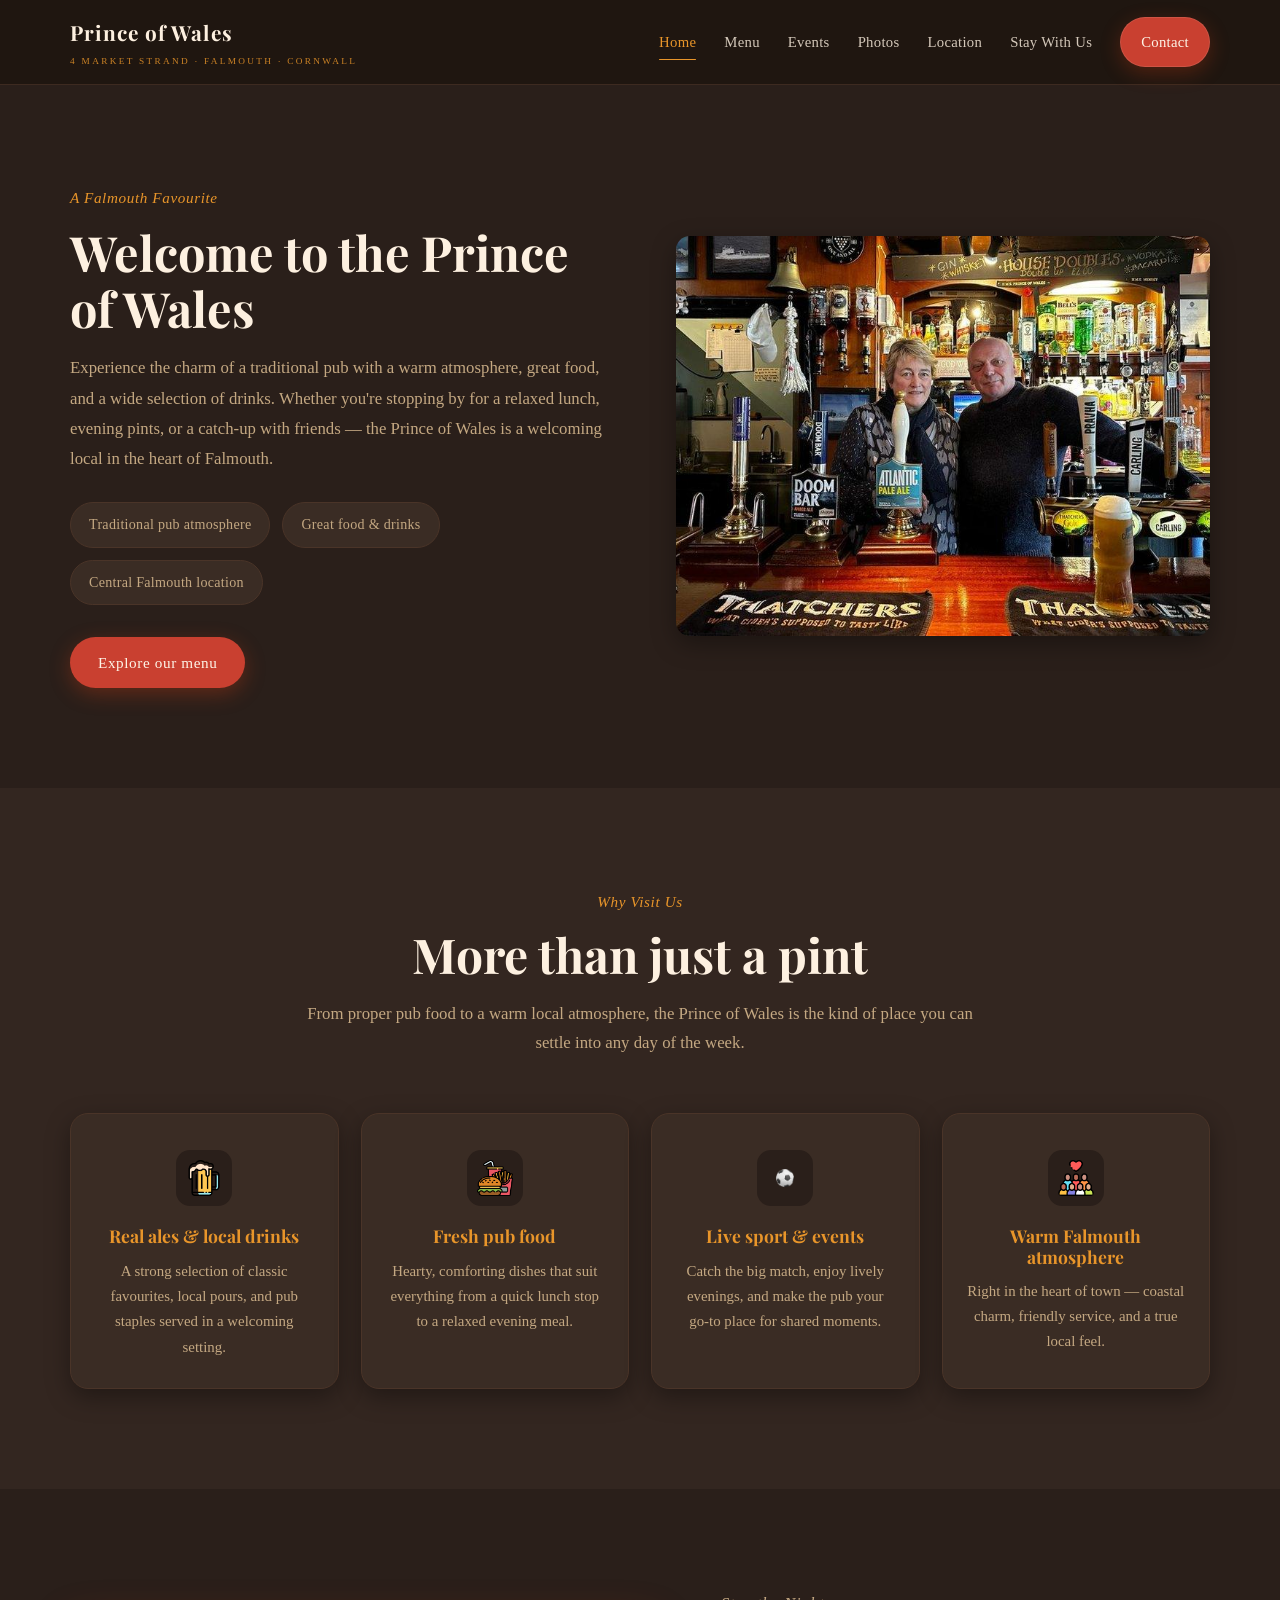
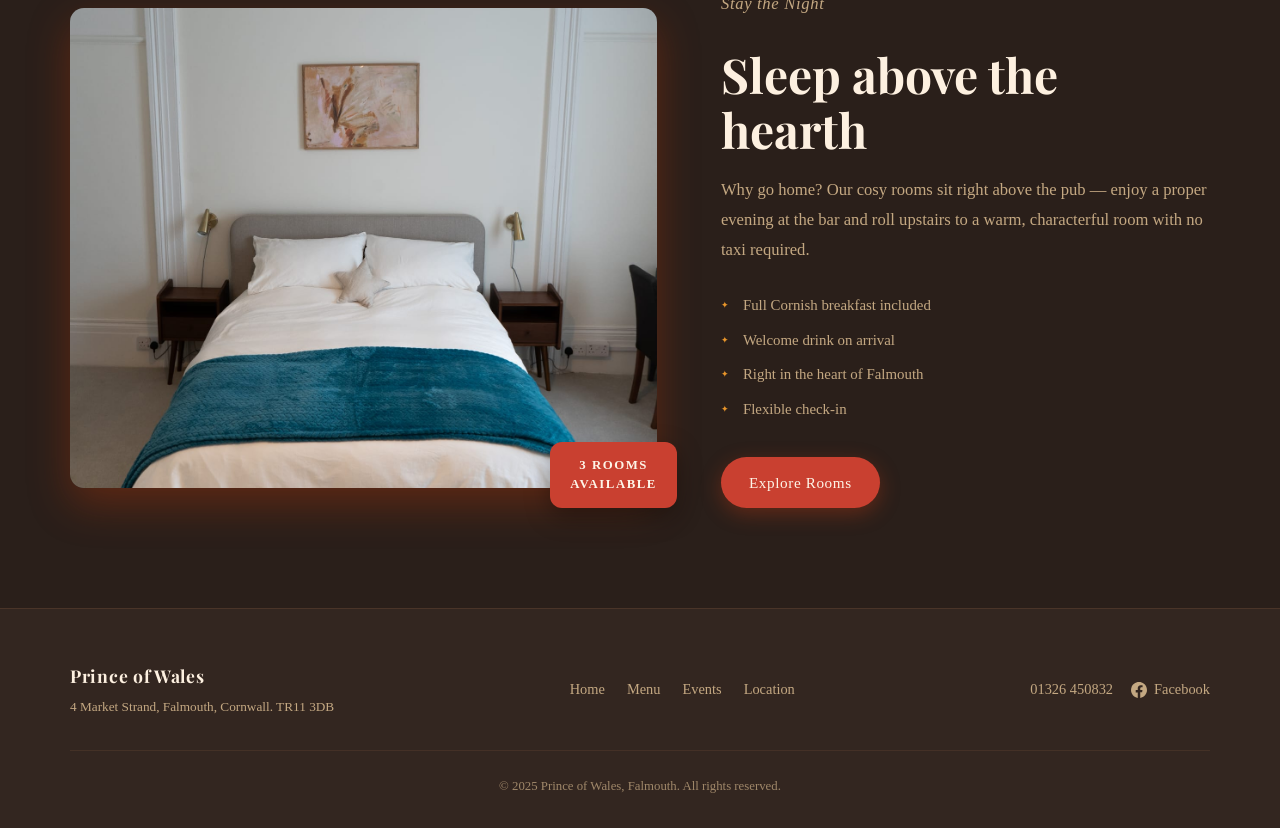
==== index.html @ 676a259d "Update title and content in index.html" ====
<!doctype html>
<html lang="en">
<head>
  <meta charset="UTF-8" />
  <meta name="viewport" content="width=device-width, initial-scale=1.0" />
  <title>Prince of Wales — A Proper Cornish Local, Falmouth</title>
  <meta name="description" content="Prince of Wales pub in Falmouth, Cornwall. Real ales, pub food, live events, and cosy rooms above the bar. Right on Market Strand." />
  <link rel="icon" type="image/x-icon" href="images/favicon.ico">
  <link rel="stylesheet" href="styles.css" />
  <link rel="preconnect" href="https://fonts.googleapis.com">
  <link rel="preconnect" href="https://fonts.gstatic.com" crossorigin>
  <link href="https://fonts.googleapis.com/css2?family=Playfair+Display:ital,wght@0,700;1,400&display=swap" rel="stylesheet">
</head>
<body>

  <div id="navbar"></div>

  <main>

    <!-- ── ABOUT ── -->
    <section id="about" class="about">
      <div class="container">
        <div class="about-layout">

          <div class="about-text">
            <p class="section-kicker">A Falmouth Favourite</p>
            <h2>Welcome to the Prince of Wales</h2>
            <p class="about-description">
              Experience the charm of a traditional pub with a warm atmosphere,
              great food, and a wide selection of drinks. Whether you're stopping
              by for a relaxed lunch, evening pints, or a catch-up with friends —
              the Prince of Wales is a welcoming local in the heart of Falmouth.
            </p>

            <div class="about-highlights">
              <div class="highlight-card">Traditional pub atmosphere</div>
              <div class="highlight-card">Great food &amp; drinks</div>
              <div class="highlight-card">Central Falmouth location</div>
            </div>

            <a class="button" href="menu.html">Explore our menu</a>
          </div>

          <div class="about-image">
            <img src="images/pub.jpg" alt="Interior of the Prince of Wales pub, Falmouth" />
          </div>

        </div>
      </div>
    </section>

    <!-- ── FEATURES ── -->
    <section id="features" class="features">
      <div class="container">

        <div class="features-heading">
          <p class="section-kicker">Why Visit Us</p>
          <h2>More than just a pint</h2>
          <p class="features-intro">
            From proper pub food to a warm local atmosphere, the Prince of Wales is
            the kind of place you can settle into any day of the week.
          </p>
        </div>

        <div class="features-grid">

          <article class="feature-card">
            <img src="images/ale-icon.png" alt="" class="feature-icon" aria-hidden="true" />
            <h3>Real ales &amp; local drinks</h3>
            <p>
              A strong selection of classic favourites, local pours, and pub
              staples served in a welcoming setting.
            </p>
          </article>

          <article class="feature-card">
            <img src="images/food-icon.png" alt="" class="feature-icon" aria-hidden="true" />
            <h3>Fresh pub food</h3>
            <p>
              Hearty, comforting dishes that suit everything from a quick
              lunch stop to a relaxed evening meal.
            </p>
          </article>

          <article class="feature-card">
            <img src="images/sport-icon.png" alt="" class="feature-icon" aria-hidden="true" />
            <h3>Live sport &amp; events</h3>
            <p>
              Catch the big match, enjoy lively evenings, and make the pub your
              go-to place for shared moments.
            </p>
          </article>

          <article class="feature-card">
            <img src="images/community-icon.png" alt="" class="feature-icon" aria-hidden="true" />
            <h3>Warm Falmouth atmosphere</h3>
            <p>
              Right in the heart of town — coastal charm, friendly service,
              and a true local feel.
            </p>
          </article>

        </div>
      </div>
    </section>

    <!-- ── STAY TEASER ── -->
    <section class="stay-teaser">
      <div class="container">
        <div class="stay-teaser-layout">

          <div class="stay-teaser-image">
            <img src="images/stay-room.jpg" alt="A cosy room above the Prince of Wales pub" />
            <div class="stay-teaser-badge">3 Rooms<br>Available</div>
          </div>

          <div class="stay-teaser-text">
            <p class="section-kicker">Stay the Night</p>
            <h2>Sleep above the hearth</h2>
            <p>
              Why go home? Our cosy rooms sit right above the pub — enjoy a proper
              evening at the bar and roll upstairs to a warm, characterful room with
              no taxi required.
            </p>
            <div class="stay-teaser-perks">
              <span>Full Cornish breakfast included</span>
              <span>Welcome drink on arrival</span>
              <span>Right in the heart of Falmouth</span>
              <span>Flexible check-in</span>
            </div>
            <a href="booking.html" class="button">Explore Rooms</a>
          </div>

        </div>
      </div>
    </section>

  </main>

  <script src="script.js"></script>
  <div id="footer"></div>

</body>
</html>
---- styles.css ----
/* ══════════════════════════════════════
   DESIGN TOKENS
══════════════════════════════════════ */
:root {
  --primary:      #c94030;
  --secondary:    #a83820;
  --accent:       #e8952a;
  --accent-dark:  #c07018;
  --accent-soft:  #4a2e1a;
  --bg:           #2a1f1a;
  --bg-soft:      #332620;
  --card-bg:      #3a2c24;
  --white:        #fef5e8;
  --text:         #fdf0e0;
  --text-dark:    #1e1410;
  --muted:        #c4a882;
  --muted-dark:   #7a6050;
  --border:       #4a3428;
  --border-light: #c8a882;
  --shadow:       0 8px 24px rgba(0,0,0,0.35);
  --shadow-hover: 0 16px 40px rgba(180,55,10,0.38);
  --radius:       14px;
  --transition:   all 0.28s cubic-bezier(0.4,0,0.2,1);
}

/* ══════════════════════════════════════
   RESET & BASE
══════════════════════════════════════ */
*, *::before, *::after { box-sizing: border-box; margin: 0; padding: 0; }

html { scroll-behavior: smooth; }

body {
  font-family: 'Playfair Display', Georgia, serif;
  background: var(--bg);
  color: var(--text);
  line-height: 1.65;
  padding-top: 84px;
  -webkit-font-smoothing: antialiased;
}

img { display: block; max-width: 100%; }

/* Body copy uses a readable serif stack; headings use Playfair Display */
p, li, address, .room-desc, .about-description, .features-intro,
.feed-subtitle, .stay-intro-text p, .stay-teaser-text p,
.contact-card p, .contact-hours-note, .location-block p,
.sidebar-list p, .sidebar-card--cta p, .menu-coming-soon-content p,
.preview-card p, .menu-updates-content p, .include-item p,
.stay-cta-box p, .transport-item p, .fb-fallback p {
  font-family: Georgia, 'Times New Roman', serif;
  font-size: 1rem;
  line-height: 1.75;
}

h1, h2, h3, h4 {
  font-family: 'Playfair Display', Georgia, serif;
  line-height: 1.15;
  color: var(--text);
}

a { color: inherit; text-decoration: none; transition: color 0.25s ease; }

/* ══════════════════════════════════════
   CONTAINER
══════════════════════════════════════ */
.container {
  width: min(1140px, calc(100% - 40px));
  margin: 0 auto;
}

/* ══════════════════════════════════════
   SECTION KICKER
══════════════════════════════════════ */
.section-kicker,
.section-kicker-menu {
  display: inline-block;
  color: var(--accent);
  font-family: Georgia, serif;
  font-style: italic;
  font-size: 0.95rem;
  font-weight: 400;
  letter-spacing: 0.04em;
  margin-bottom: 12px;
}

/* ══════════════════════════════════════
   BUTTON
══════════════════════════════════════ */
.button {
  display: inline-block;
  background: var(--primary);
  color: var(--white);
  padding: 13px 28px;
  border-radius: 999px;
  font-family: Georgia, serif;
  font-size: 0.95rem;
  font-weight: 400;
  letter-spacing: 0.04em;
  box-shadow: 0 6px 20px rgba(200,60,20,0.35);
  transition: background 0.28s ease, transform 0.28s ease, box-shadow 0.28s ease;
}

.button:hover {
  background: var(--secondary);
  color: var(--white);
  transform: translateY(-2px);
  box-shadow: var(--shadow-hover);
}

/* ══════════════════════════════════════
   NAVBAR
══════════════════════════════════════ */
.site-header {
  position: fixed;
  top: 0; left: 0; right: 0;
  z-index: 1000;
  background: rgba(32, 22, 16, 0.96);
  backdrop-filter: blur(16px);
  -webkit-backdrop-filter: blur(16px);
  border-bottom: 1px solid rgba(74,52,40,0.7);
  transition: var(--transition);
}

.site-header.scrolled {
  box-shadow: 0 4px 24px rgba(0,0,0,0.5);
  background: rgba(28, 19, 14, 0.99);
}

.nav {
  min-height: 84px;
  display: flex;
  align-items: center;
  justify-content: space-between;
  gap: 24px;
  position: relative;
}

.brand {
  display: flex;
  flex-direction: column;
  align-items: flex-start;
  text-decoration: none;
  flex-shrink: 0;
}

.brand-mark {
  font-family: 'Playfair Display', serif;
  font-size: 1.3rem;
  font-weight: 700;
  letter-spacing: 0.05em;
  color: var(--text);
  transition: color 0.25s;
}

.brand:hover .brand-mark { color: var(--accent); }

.brand-subtitle {
  margin-top: 5px;
  font-size: 0.58rem;
  font-family: Georgia, serif;
  letter-spacing: 0.25em;
  text-transform: uppercase;
  color: var(--accent);
  opacity: 0.85;
}

.nav-links {
  display: flex;
  align-items: center;
  gap: 28px;
}

.nav-links a {
  position: relative;
  font-family: Georgia, serif;
  font-size: 0.92rem;
  color: rgba(253,240,224,0.82);
  text-decoration: none;
  transition: color 0.25s ease;
  letter-spacing: 0.02em;
}

.nav-links a:not(.nav-cta)::after {
  content: "";
  position: absolute;
  left: 0; bottom: -6px;
  width: 0; height: 1.5px;
  border-radius: 999px;
  background: var(--accent);
  transition: width 0.28s ease;
}

.nav-links a:not(.nav-cta):hover { color: var(--accent); }
.nav-links a:not(.nav-cta):hover::after { width: 100%; }

/* Active state — set via JS or page matching */
.nav-links a.active { color: var(--accent); }
.nav-links a.active::after { width: 100%; }

.nav-cta {
  display: inline-flex;
  align-items: center;
  justify-content: center;
  padding: 0.75rem 1.25rem;
  border-radius: 999px;
  background: var(--primary);
  color: var(--white) !important;
  font-family: Georgia, serif;
  font-size: 0.9rem;
  letter-spacing: 0.04em;
  box-shadow: 0 6px 20px rgba(200,60,20,0.3);
  border: 1px solid rgba(255,255,255,0.1);
  transition: background 0.28s, transform 0.28s, box-shadow 0.28s;
}

.nav-cta:hover {
  background: var(--secondary);
  transform: translateY(-1px);
  box-shadow: var(--shadow-hover);
}

.menu-toggle {
  display: none;
  width: 44px; height: 44px;
  border: 1px solid rgba(74,52,40,0.8);
  border-radius: 10px;
  background: rgba(255,255,255,0.06);
  cursor: pointer;
  flex-direction: column;
  align-items: center;
  justify-content: center;
  gap: 5px;
  transition: var(--transition);
}

.menu-toggle:hover {
  background: var(--card-bg);
  border-color: var(--accent);
}

.menu-toggle span {
  display: block;
  width: 20px; height: 1.5px;
  background: var(--text);
  border-radius: 999px;
  transition: var(--transition);
}

@media (max-width: 980px) {
  body { padding-top: 76px; }

  .nav { min-height: 76px; }

  .menu-toggle { display: inline-flex; }

  .nav-links {
    position: absolute;
    top: calc(100% + 12px);
    right: 0;
    width: min(300px, 90vw);
    background: rgba(40,28,22,0.99);
    backdrop-filter: blur(20px);
    -webkit-backdrop-filter: blur(20px);
    border: 1px solid var(--border);
    border-radius: 18px;
    box-shadow: 0 20px 60px rgba(0,0,0,0.55);
    padding: 16px;
    flex-direction: column;
    align-items: stretch;
    gap: 4px;
    opacity: 0;
    visibility: hidden;
    transform: translateY(10px) scale(0.98);
    pointer-events: none;
    transition: opacity 0.25s ease, transform 0.25s ease, visibility 0.25s;
  }

  .nav-links.nav-open {
    opacity: 1;
    visibility: visible;
    transform: translateY(0) scale(1);
    pointer-events: auto;
  }

  .nav-links a {
    padding: 0.85rem 1rem;
    border-radius: 10px;
    font-size: 0.95rem;
    color: var(--text);
  }

  .nav-links a:not(.nav-cta)::after { display: none; }

  .nav-links a:not(.nav-cta):hover {
    background: var(--card-bg);
    color: var(--accent);
  }

  .nav-cta {
    margin-top: 4px;
    width: 100%;
    justify-content: center;
  }

  .brand-subtitle { display: none; }
  .brand-mark { font-size: 1.15rem; }
}

@media (max-width: 640px) {
  .site-header { background: rgba(28,19,14,0.99); }
  .nav { gap: 12px; }
}

/* ══════════════════════════════════════
   PAGE HERO
══════════════════════════════════════ */
.page-hero {
  padding: 140px 0 100px;
  background:
    linear-gradient(rgba(20,10,5,0.55), rgba(16,8,4,0.72)),
    url("images/pub-hero.jpg") center 30%/cover no-repeat;
  color: var(--white);
  text-align: center;
}

.page-hero h1 {
  font-family: 'Playfair Display', serif;
  font-size: clamp(2.6rem, 5.5vw, 4.8rem);
  font-weight: 700;
  line-height: 1.1;
  margin-bottom: 20px;
  letter-spacing: -0.01em;
}

.page-intro {
  max-width: 640px;
  margin: 0 auto;
  font-family: Georgia, serif;
  font-size: 1.1rem;
  color: rgba(253,240,224,0.85);
  line-height: 1.75;
}

@media (max-width: 900px) {
  .page-hero { padding: 120px 0 80px; }
}

@media (max-width: 640px) {
  .page-hero { padding: 100px 0 70px; }
  .page-hero h1 { font-size: 2.4rem; }
  .page-intro { font-size: 1rem; }
}

/* ══════════════════════════════════════
   ABOUT (INDEX)
══════════════════════════════════════ */
.about {
  background: var(--bg);
  padding: 100px 0;
}

.about-layout {
  display: grid;
  grid-template-columns: 1fr 1fr;
  gap: 72px;
  align-items: center;
}

.about-text h2 {
  font-size: clamp(2rem, 3.8vw, 3.2rem);
  margin-bottom: 18px;
}

.about-description {
  font-family: Georgia, serif;
  font-size: 1.05rem;
  color: var(--muted);
  max-width: 540px;
  margin-bottom: 28px;
  line-height: 1.8;
}

.about-highlights {
  display: flex;
  flex-wrap: wrap;
  gap: 12px;
  margin-bottom: 32px;
}

.highlight-card {
  background: var(--card-bg);
  border: 1px solid var(--border);
  padding: 10px 18px;
  border-radius: 999px;
  font-family: Georgia, serif;
  font-size: 0.88rem;
  color: var(--muted);
  transition: var(--transition);
  letter-spacing: 0.02em;
}

.highlight-card:hover {
  border-color: var(--accent);
  color: var(--accent);
  transform: translateY(-2px);
}

.about-image img {
  width: 100%;
  aspect-ratio: 4/3;
  object-fit: cover;
  border-radius: var(--radius);
  box-shadow: var(--shadow);
}

@media (max-width: 900px) {
  .about { padding: 80px 0; }
  .about-layout { grid-template-columns: 1fr; gap: 40px; }
}

/* ══════════════════════════════════════
   FEATURES (INDEX)
══════════════════════════════════════ */
.features {
  padding: 100px 0;
  background: var(--bg-soft);
}

.features-heading {
  text-align: center;
  max-width: 680px;
  margin: 0 auto 56px;
}

.features-heading h2 {
  font-size: clamp(2rem, 3.8vw, 3rem);
  margin-bottom: 16px;
}

.features-intro {
  color: var(--muted);
  font-size: 1.05rem;
}

.features-grid {
  display: grid;
  grid-template-columns: repeat(4, 1fr);
  gap: 22px;
}

.feature-card {
  background: var(--card-bg);
  border: 1px solid var(--border);
  border-radius: 18px;
  padding: 36px 24px 28px;
  box-shadow: var(--shadow);
  transition: transform 0.32s ease, box-shadow 0.32s ease, border-color 0.32s ease;
  display: flex;
  flex-direction: column;
  align-items: center;
  text-align: center;
}

.feature-card:hover {
  transform: translateY(-8px);
  box-shadow: var(--shadow-hover);
  border-color: var(--accent);
}

.feature-icon {
  width: 56px; height: 56px;
  object-fit: contain;
  padding: 10px;
  background: var(--bg);
  border-radius: 14px;
  display: block;
  margin: 0 auto 20px;
  transition: transform 0.3s ease;
}

.feature-card:hover .feature-icon {
  transform: translateY(-3px) scale(1.06);
}

.feature-card h3 {
  font-size: 1.1rem;
  margin-bottom: 12px;
  color: var(--accent);
}

.feature-card p {
  color: var(--muted);
  font-size: 0.93rem;
  line-height: 1.7;
  margin: 0;
}

@media (max-width: 1000px) {
  .features-grid { grid-template-columns: repeat(2, 1fr); }
}

@media (max-width: 640px) {
  .features { padding: 70px 0; }
  .features-grid { grid-template-columns: 1fr; }
}

/* ══════════════════════════════════════
   STAY TEASER (INDEX)
══════════════════════════════════════ */
.stay-teaser {
  padding: 100px 0;
  background: var(--bg);
}

.stay-teaser-layout {
  display: grid;
  grid-template-columns: 1.2fr 1fr;
  gap: 64px;
  align-items: center;
}

.stay-teaser-image { position: relative; }

.stay-teaser-image img {
  width: 100%;
  height: 480px;
  object-fit: cover;
  border-radius: var(--radius);
  box-shadow: var(--shadow-hover);
}

.stay-teaser-badge {
  position: absolute;
  bottom: -20px;
  right: -20px;
  background: var(--primary);
  color: var(--white);
  font-family: Georgia, serif;
  font-size: 0.8rem;
  font-weight: 700;
  text-transform: uppercase;
  letter-spacing: 0.12em;
  padding: 14px 20px;
  border-radius: 12px;
  box-shadow: var(--shadow);
  line-height: 1.5;
  text-align: center;
}

.stay-teaser-text h2 {
  font-size: clamp(2rem, 3.8vw, 3rem);
  margin-bottom: 18px;
}

.stay-teaser-text p {
  color: var(--muted);
  font-size: 1.04rem;
  line-height: 1.8;
  margin-bottom: 28px;
}

.stay-teaser-perks {
  display: flex;
  flex-direction: column;
  gap: 10px;
  margin-bottom: 36px;
}

.stay-teaser-perks span {
  font-family: Georgia, serif;
  font-size: 0.93rem;
  color: var(--muted);
  padding-left: 22px;
  position: relative;
}

.stay-teaser-perks span::before {
  content: "✦";
  position: absolute;
  left: 0;
  color: var(--accent);
  font-size: 0.55rem;
  top: 5px;
}

@media (max-width: 900px) {
  .stay-teaser { padding: 80px 0; }
  .stay-teaser-layout { grid-template-columns: 1fr; gap: 48px; }
  .stay-teaser-image img { height: 340px; }
  .stay-teaser-badge { bottom: -14px; right: 14px; }
}

/* ══════════════════════════════════════
   FOOTER
══════════════════════════════════════ */
.site-footer {
  background: var(--bg-soft);
  border-top: 1px solid var(--border);
  padding: 52px 0 30px;
}

.footer-inner {
  display: flex;
  flex-wrap: wrap;
  gap: 32px;
  align-items: center;
  justify-content: space-between;
  margin-bottom: 32px;
}

.footer-brand {
  display: flex;
  flex-direction: column;
  gap: 6px;
}

.footer-brand-name {
  font-family: 'Playfair Display', serif;
  font-size: 1.1rem;
  font-weight: 700;
  letter-spacing: 0.04em;
  color: var(--text);
}

.footer-brand-address {
  font-family: Georgia, serif;
  font-size: 0.83rem;
  color: var(--muted);
}

.footer-nav {
  display: flex;
  flex-wrap: wrap;
  gap: 6px 22px;
}

.footer-nav a {
  font-family: Georgia, serif;
  color: var(--muted);
  font-size: 0.9rem;
  transition: color 0.25s;
}

.footer-nav a:hover { color: var(--accent); }

.footer-contact {
  display: flex;
  align-items: center;
  gap: 18px;
}

.footer-contact a {
  font-family: Georgia, serif;
  color: var(--muted);
  font-size: 0.9rem;
  transition: color 0.25s;
  display: flex;
  align-items: center;
  gap: 7px;
}

.footer-contact a:hover { color: var(--accent); }

.footer-contact svg {
  width: 16px; height: 16px;
  fill: currentColor;
  flex-shrink: 0;
}

.footer-copy {
  border-top: 1px solid var(--border);
  padding-top: 24px;
  font-family: Georgia, serif;
  color: var(--muted);
  font-size: 0.8rem;
  text-align: center;
  opacity: 0.75;
}

@media (max-width: 760px) {
  .footer-inner {
    flex-direction: column;
    align-items: flex-start;
    gap: 22px;
  }
}

/* ══════════════════════════════════════
   MENU PAGE
══════════════════════════════════════ */
.menu-hero {
  background:
    linear-gradient(rgba(20,10,5,0.55), rgba(16,8,4,0.72)),
    url("images/gallery-bar-taps.jpg") center 40%/cover no-repeat;
}

.menu-coming-soon {
  padding: 90px 0 50px;
  background: var(--bg);
}

.menu-coming-soon-content {
  max-width: 720px;
  margin: 0 auto;
  text-align: center;
}

.menu-coming-soon-content h2 {
  font-size: clamp(1.9rem, 3.8vw, 3rem);
  margin-bottom: 20px;
}

.menu-coming-soon-content h2::after,
.menu-section-heading h2::after,
.menu-updates-content h2::after,
.stay-section-heading h2::after,
.stay-cta-box h2::after,
.contact-hours-box h2::after {
  content: "";
  display: block;
  width: 56px;
  height: 2px;
  margin: 14px auto 0;
  border-radius: 999px;
  background: linear-gradient(90deg, var(--primary), var(--accent));
}

.menu-coming-soon-content p { color: var(--muted); margin-bottom: 16px; }

.menu-preview {
  padding: 40px 0 90px;
  background: var(--bg);
}

.menu-section-heading {
  text-align: center;
  max-width: 680px;
  margin: 0 auto 48px;
}

.menu-section-heading h2 {
  font-size: clamp(2rem, 3.8vw, 3rem);
  margin-bottom: 12px;
}

.menu-preview-grid {
  display: grid;
  grid-template-columns: repeat(3, 1fr);
  gap: 24px;
}

.preview-card {
  background: var(--card-bg);
  border: 1px solid var(--border);
  border-radius: var(--radius);
  padding: 32px 26px;
  box-shadow: var(--shadow);
  transition: var(--transition);
}

.preview-card:hover {
  transform: translateY(-6px);
  box-shadow: var(--shadow-hover);
  border-color: var(--accent);
}

.preview-card h3 {
  font-size: 1.2rem;
  margin-bottom: 12px;
  color: var(--accent);
}

.preview-card p { color: var(--muted); font-size: 0.95rem; }

.menu-photo-break {
  position: relative;
  height: 380px;
  overflow: hidden;
}

.menu-photo-break img {
  width: 100%; height: 100%;
  object-fit: cover;
  object-position: center 30%;
  display: block;
}

.menu-photo-break-overlay {
  position: absolute;
  inset: 0;
  background: linear-gradient(to right, rgba(20,10,5,0.75) 0%, rgba(20,10,5,0.15) 65%, transparent 100%);
  display: flex;
  align-items: center;
  padding: 0 60px;
}

.menu-photo-break-overlay p {
  color: var(--white);
  font-family: 'Playfair Display', serif;
  font-style: italic;
  font-size: clamp(1.3rem, 3vw, 2rem);
  max-width: 460px;
  line-height: 1.55;
}

.menu-updates {
  padding: 0 0 100px;
  background: var(--bg-soft);
}

.menu-updates-content {
  max-width: 720px;
  margin: 0 auto;
  text-align: center;
  background: var(--card-bg);
  border: 1px solid var(--border);
  border-radius: calc(var(--radius) + 4px);
  padding: 52px 40px;
  box-shadow: var(--shadow);
}

.menu-updates-content h2 {
  font-size: clamp(1.8rem, 3vw, 2.6rem);
  margin-bottom: 14px;
}

.menu-updates-content p {
  color: var(--muted);
  margin-bottom: 28px;
}

@media (max-width: 900px) {
  .page-hero { padding: 110px 0 80px; }
  .menu-preview-grid { grid-template-columns: 1fr; }
  .menu-updates { padding-bottom: 80px; }
}

@media (max-width: 640px) {
  .menu-photo-break { height: 260px; }
  .menu-photo-break-overlay { padding: 0 28px; background: rgba(20,10,5,0.55); }
  .menu-updates-content { padding: 38px 24px; }
}

/* ══════════════════════════════════════
   LOCATION PAGE
══════════════════════════════════════ */
.location-hero {
  background:
    linear-gradient(rgba(20,10,5,0.55), rgba(16,8,4,0.72)),
    url("images/pub-hero.jpg") center 50%/cover no-repeat;
}

.location-section {
  padding: 90px 0 110px;
  background: var(--bg);
}

.location-layout {
  display: grid;
  grid-template-columns: 1fr 1.5fr;
  gap: 64px;
  align-items: start;
}

.location-info {
  display: flex;
  flex-direction: column;
  gap: 36px;
}

.location-block h3 {
  font-family: Georgia, serif;
  font-size: 0.78rem;
  font-weight: 400;
  font-style: normal;
  text-transform: uppercase;
  letter-spacing: 0.18em;
  color: var(--accent);
  margin-bottom: 10px;
}

.location-block p {
  color: var(--muted);
  font-size: 1rem;
  line-height: 1.75;
}

.location-block a {
  color: var(--text);
  transition: color 0.25s;
}

.location-block a:hover { color: var(--accent); }

.hours-list {
  list-style: none;
  display: flex;
  flex-direction: column;
  gap: 0;
}

.hours-list li {
  display: flex;
  justify-content: space-between;
  font-family: Georgia, serif;
  font-size: 0.97rem;
  color: var(--muted);
  border-bottom: 1px solid var(--border);
  padding: 10px 0;
}

.hours-list li span:last-child {
  color: var(--text);
  font-weight: 700;
}

.location-map {
  height: 520px;
  border-radius: var(--radius);
  overflow: hidden;
  box-shadow: var(--shadow-hover);
  border: 1px solid var(--border);
}

.location-map iframe {
  width: 100%; height: 100%;
  display: block;
}

.location-transport {
  padding: 0 0 100px;
  background: var(--bg-soft);
}

.transport-grid {
  display: grid;
  grid-template-columns: repeat(4, 1fr);
  gap: 24px;
}

.transport-item {
  background: var(--card-bg);
  border: 1px solid var(--border);
  border-radius: var(--radius);
  padding: 32px 22px;
  text-align: center;
  box-shadow: var(--shadow);
  transition: var(--transition);
}

.transport-item:hover {
  transform: translateY(-6px);
  box-shadow: var(--shadow-hover);
  border-color: var(--accent);
}

.transport-icon {
  font-size: 2rem;
  display: block;
  margin-bottom: 14px;
}

.transport-item h4 {
  font-size: 1rem;
  margin-bottom: 10px;
  color: var(--accent);
}

.transport-item p { font-size: 0.9rem; color: var(--muted); }

@media (max-width: 1000px) {
  .transport-grid { grid-template-columns: repeat(2, 1fr); }
}

@media (max-width: 900px) {
  .location-layout { grid-template-columns: 1fr; gap: 40px; }
  .location-map { height: 380px; }
}

@media (max-width: 640px) {
  .location-section { padding: 70px 0 80px; }
  .location-map { height: 300px; }
  .location-transport { padding-bottom: 70px; }
  .transport-grid { grid-template-columns: 1fr; }
}

/* ══════════════════════════════════════
   EVENTS PAGE
══════════════════════════════════════ */
.events-hero {
  background:
    linear-gradient(rgba(20,10,5,0.55), rgba(16,8,4,0.72)),
    url("images/hotsinger.png") center/cover no-repeat;
}

.events-feed {
  padding: 90px 0 110px;
  background: var(--bg);
}

.events-feed-layout {
  display: grid;
  grid-template-columns: 1fr 310px;
  gap: 52px;
  align-items: start;
}

.feed-title {
  font-size: clamp(1.8rem, 3.5vw, 2.6rem);
  margin-bottom: 14px;
}

.feed-subtitle {
  color: var(--muted);
  font-size: 1.02rem;
  line-height: 1.75;
  max-width: 500px;
  margin-bottom: 36px;
}

.fb-plugin-wrap {
  border-radius: var(--radius);
  overflow: hidden;
  box-shadow: var(--shadow-hover);
  border: 1px solid var(--border);
  background: var(--card-bg);
  min-height: 400px;
}

.fb-fallback {
  display: none;
  background: var(--card-bg);
  border: 1px solid var(--border);
  border-radius: var(--radius);
  padding: 56px 40px;
  text-align: center;
  box-shadow: var(--shadow);
}

.fb-fallback-icon { font-size: 2.8rem; margin-bottom: 18px; }

.fb-fallback h3 {
  font-size: 1.6rem;
  margin-bottom: 12px;
}

.fb-fallback p {
  color: var(--muted);
  margin-bottom: 28px;
  max-width: 400px;
  margin-left: auto;
  margin-right: auto;
}

.btn-facebook {
  display: inline-flex;
  align-items: center;
  gap: 10px;
  background: #1877f2;
  color: #fff;
  padding: 13px 28px;
  border-radius: 999px;
  font-family: Georgia, serif;
  font-size: 0.95rem;
  transition: var(--transition);
  box-shadow: 0 8px 20px rgba(24,119,242,0.3);
}

.btn-facebook:hover {
  background: #166fe5;
  transform: translateY(-2px);
  box-shadow: 0 12px 28px rgba(24,119,242,0.45);
  color: #fff;
}

.btn-facebook svg {
  width: 17px; height: 17px;
  fill: #fff;
  flex-shrink: 0;
}

.feed-sidebar {
  display: flex;
  flex-direction: column;
  gap: 22px;
  position: sticky;
  top: 96px;
}

.sidebar-card {
  background: var(--card-bg);
  border: 1px solid var(--border);
  border-radius: var(--radius);
  padding: 26px 22px;
  box-shadow: var(--shadow);
}

.sidebar-card h3 { font-size: 1.05rem; margin-bottom: 16px; }

.sidebar-list {
  list-style: none;
  display: flex;
  flex-direction: column;
  gap: 15px;
}

.sidebar-list li { display: flex; gap: 12px; align-items: flex-start; }

.sidebar-dot {
  flex-shrink: 0;
  width: 7px; height: 7px;
  border-radius: 50%;
  background: var(--accent);
  margin-top: 7px;
}

.sidebar-list strong {
  display: block;
  font-family: 'Playfair Display', serif;
  color: var(--text);
  font-size: 0.93rem;
  margin-bottom: 3px;
}

.sidebar-list p {
  color: var(--muted);
  font-size: 0.86rem;
  margin: 0;
}

.sidebar-card--cta {
  background: linear-gradient(135deg, var(--accent-soft), var(--bg-soft));
  border-color: rgba(232,149,42,0.4);
  text-align: center;
}

.sidebar-cta-icon { font-size: 2rem; margin-bottom: 12px; }

.sidebar-card--cta h3 { margin-bottom: 10px; }

.sidebar-card--cta p {
  color: var(--muted);
  font-size: 0.9rem;
  line-height: 1.65;
  margin-bottom: 18px;
}

.sidebar-address {
  font-family: Georgia, serif;
  color: var(--muted);
  font-size: 0.93rem;
  line-height: 1.8;
}

.sidebar-address a {
  color: var(--accent);
  font-style: italic;
  transition: color 0.25s;
}

.sidebar-address a:hover { color: var(--primary); }

@media (max-width: 1000px) {
  .events-feed-layout { grid-template-columns: 1fr; }
  .feed-sidebar {
    position: static;
    display: grid;
    grid-template-columns: repeat(2, 1fr);
  }
}

@media (max-width: 640px) {
  .events-feed { padding: 70px 0 80px; }
  .feed-sidebar { grid-template-columns: 1fr; }
}

/* ══════════════════════════════════════
   CONTACT PAGE
══════════════════════════════════════ */
.contact-hero {
  background:
    linear-gradient(rgba(20,10,5,0.6), rgba(16,8,4,0.72)),
    url("images/pub-hero.jpg") center 30%/cover no-repeat;
}

.contact-section {
  padding: 90px 0 110px;
  background: var(--bg);
}

.contact-layout {
  display: grid;
  grid-template-columns: 1fr 1fr;
  gap: 52px;
  align-items: start;
}

.contact-cards {
  display: flex;
  flex-direction: column;
  gap: 22px;
}

.contact-card {
  background: var(--card-bg);
  border: 1px solid var(--border);
  border-radius: var(--radius);
  padding: 32px 28px;
  box-shadow: var(--shadow);
  transition: var(--transition);
}

.contact-card:hover {
  transform: translateY(-4px);
  box-shadow: var(--shadow-hover);
  border-color: var(--accent);
}

.contact-card-icon { font-size: 1.8rem; margin-bottom: 14px; }

.contact-card h3 { font-size: 1.2rem; margin-bottom: 8px; }

.contact-card p { color: var(--muted); font-size: 0.95rem; margin-bottom: 14px; }

.contact-address {
  font-style: normal;
  font-family: Georgia, serif;
  color: var(--text);
  font-size: 0.97rem;
  line-height: 1.85;
  margin-bottom: 12px;
}

.contact-link {
  display: inline-block;
  color: var(--accent);
  font-family: Georgia, serif;
  font-size: 1rem;
  font-style: italic;
  transition: color 0.25s;
}

.contact-link:hover { color: var(--primary); }

.contact-link--subtle {
  font-size: 0.9rem;
  font-style: normal;
  color: var(--muted);
  margin-top: 6px;
}

.contact-link--subtle:hover { color: var(--accent); }

.contact-hours-box {
  background: var(--card-bg);
  border: 1px solid var(--border);
  border-radius: var(--radius);
  padding: 40px 36px;
  box-shadow: var(--shadow);
  position: sticky;
  top: 100px;
}

.contact-hours-box h2 {
  font-size: clamp(1.8rem, 3vw, 2.4rem);
  margin-bottom: 28px;
}

.contact-hours-list {
  list-style: none;
  margin-bottom: 24px;
}

.contact-hours-list li {
  display: flex;
  justify-content: space-between;
  align-items: center;
  padding: 13px 0;
  border-bottom: 1px solid var(--border);
  gap: 16px;
}

.contact-hours-list li:last-child { border-bottom: none; }

.contact-hours-day {
  font-family: Georgia, serif;
  color: var(--muted);
  font-size: 0.95rem;
}

.contact-hours-time {
  font-family: 'Playfair Display', serif;
  color: var(--text);
  font-weight: 700;
  font-size: 0.95rem;
  white-space: nowrap;
}

.contact-hours-note {
  font-family: Georgia, serif;
  font-size: 0.86rem;
  color: var(--muted);
  line-height: 1.7;
}

.contact-hours-note a {
  color: var(--accent);
  font-style: italic;
  transition: color 0.25s;
}

.contact-hours-note a:hover { color: var(--primary); }

@media (max-width: 900px) {
  .contact-layout { grid-template-columns: 1fr; gap: 36px; }
  .contact-hours-box { position: static; }
}

@media (max-width: 640px) {
  .contact-section { padding: 70px 0 80px; }
  .contact-hours-box { padding: 30px 22px; }
  .contact-card { padding: 26px 20px; }
}

/* ══════════════════════════════════════
   GALLERY PAGE
══════════════════════════════════════ */
.gallery-hero {
  background:
    linear-gradient(rgba(20,10,5,0.55), rgba(16,8,4,0.72)),
    url("images/gallery-exterior.jpg") center 30%/cover no-repeat;
}

.gallery-section {
  padding: 80px 0 110px;
  background: var(--bg);
}

.gallery-grid {
  display: grid;
  grid-template-columns: repeat(3, 1fr);
  grid-auto-rows: 280px;
  gap: 14px;
}

.gallery-item--wide { grid-column: span 2; }
.gallery-item--tall { grid-row: span 2; }

.gallery-item {
  position: relative;
  overflow: hidden;
  border-radius: var(--radius);
  cursor: pointer;
  background: var(--card-bg);
  border: 1px solid var(--border);
}

.gallery-item img {
  width: 100%; height: 100%;
  object-fit: cover;
  display: block;
  transition: transform 0.55s cubic-bezier(0.25,0.46,0.45,0.94);
}

.gallery-item:hover img { transform: scale(1.07); }

.gallery-overlay {
  position: absolute;
  inset: 0;
  background: linear-gradient(to top, rgba(18,8,4,0.78) 0%, transparent 55%);
  opacity: 0;
  transition: opacity 0.3s ease;
  display: flex;
  align-items: flex-end;
  padding: 20px 22px;
}

.gallery-item:hover .gallery-overlay { opacity: 1; }

.gallery-overlay span {
  color: var(--white);
  font-family: Georgia, serif;
  font-style: italic;
  font-size: 0.93rem;
  letter-spacing: 0.04em;
}

@media (max-width: 900px) {
  .gallery-grid {
    grid-template-columns: repeat(2, 1fr);
    grid-auto-rows: 240px;
  }
  .gallery-item--wide { grid-column: span 2; }
  .gallery-item--tall { grid-row: span 1; }
}

@media (max-width: 560px) {
  .gallery-section { padding: 60px 0 80px; }
  .gallery-grid {
    grid-template-columns: 1fr;
    grid-auto-rows: 260px;
    gap: 10px;
  }
  .gallery-item--wide,
  .gallery-item--tall {
    grid-column: span 1;
    grid-row: span 1;
  }
}

/* ══════════════════════════════════════
   LIGHTBOX
══════════════════════════════════════ */
.lightbox {
  position: fixed;
  inset: 0;
  z-index: 9999;
  background: rgba(10,5,2,0.96);
  display: flex;
  align-items: center;
  justify-content: center;
  opacity: 0;
  visibility: hidden;
  transition: opacity 0.28s ease, visibility 0.28s ease;
  padding: 20px;
}

.lightbox.active {
  opacity: 1;
  visibility: visible;
}

.lightbox-inner {
  max-width: 1100px;
  width: 100%;
  text-align: center;
}

.lightbox-inner img {
  max-height: 80vh;
  max-width: 100%;
  width: auto;
  border-radius: var(--radius);
  box-shadow: 0 24px 60px rgba(0,0,0,0.7);
  display: block;
  margin: 0 auto;
}

.lightbox-caption {
  font-family: Georgia, serif;
  font-style: italic;
  color: var(--muted);
  font-size: 0.9rem;
  margin-top: 16px;
  letter-spacing: 0.04em;
}

.lightbox-close {
  position: fixed;
  top: 22px; right: 24px;
  background: rgba(255,255,255,0.1);
  border: 1px solid rgba(255,255,255,0.2);
  color: var(--white);
  font-size: 1.2rem;
  width: 42px; height: 42px;
  border-radius: 50%;
  cursor: pointer;
  display: flex;
  align-items: center;
  justify-content: center;
  transition: background 0.2s;
  z-index: 10001;
}

.lightbox-close:hover { background: rgba(255,255,255,0.2); }

.lightbox-prev,
.lightbox-next {
  position: fixed;
  top: 50%;
  transform: translateY(-50%);
  background: rgba(255,255,255,0.1);
  border: 1px solid rgba(255,255,255,0.18);
  color: var(--white);
  font-size: 2rem;
  width: 50px; height: 50px;
  border-radius: 50%;
  cursor: pointer;
  display: flex;
  align-items: center;
  justify-content: center;
  transition: background 0.2s;
  z-index: 10001;
  line-height: 1;
  padding: 0;
}

.lightbox-prev { left: 18px; }
.lightbox-next { right: 18px; }

.lightbox-prev:hover,
.lightbox-next:hover { background: rgba(255,255,255,0.2); }

@media (max-width: 640px) {
  .lightbox-prev { left: 6px; }
  .lightbox-next { right: 6px; }
}

/* ══════════════════════════════════════
   STAY / BOOKING PAGE
══════════════════════════════════════ */
.stay-hero {
  background:
    linear-gradient(rgba(20,10,5,0.6), rgba(16,8,4,0.72)),
    url("images/stay-room.jpg") center 20%/cover no-repeat;
}

.stay-hero-btn { margin-top: 30px; }

.stay-intro {
  padding: 100px 0;
  background: var(--bg);
}

.stay-intro-layout {
  display: grid;
  grid-template-columns: 1fr 1fr;
  gap: 64px;
  align-items: center;
}

.stay-intro-text h2 {
  font-size: clamp(2rem, 3.8vw, 3.2rem);
  margin-bottom: 18px;
}

.stay-intro-text p {
  color: var(--muted);
  font-size: 1.04rem;
  line-height: 1.8;
  margin-bottom: 16px;
}

.stay-intro-image img {
  width: 100%;
  height: 440px;
  object-fit: cover;
  border-radius: var(--radius);
  box-shadow: var(--shadow-hover);
}

@media (max-width: 900px) {
  .stay-intro { padding: 80px 0; }
  .stay-intro-layout { grid-template-columns: 1fr; gap: 40px; }
  .stay-intro-image img { height: 300px; }
}

/* Rooms grid */
.stay-rooms {
  padding: 100px 0;
  background: var(--bg-soft);
}

.stay-section-heading {
  text-align: center;
  max-width: 700px;
  margin: 0 auto 56px;
}

.stay-section-heading h2 {
  font-size: clamp(2rem, 3.8vw, 3rem);
  margin-bottom: 12px;
}

.rooms-grid {
  display: grid;
  grid-template-columns: repeat(3, 1fr);
  gap: 28px;
  align-items: start;
}

.room-card {
  background: var(--card-bg);
  border: 1px solid var(--border);
  border-radius: var(--radius);
  overflow: hidden;
  box-shadow: var(--shadow);
  transition: transform 0.35s ease, box-shadow 0.35s ease, border-color 0.35s ease;
  display: flex;
  flex-direction: column;
}

.room-card:hover {
  transform: translateY(-8px);
  box-shadow: var(--shadow-hover);
  border-color: var(--accent);
}

/* Room gallery / carousel */
.room-gallery {
  position: relative;
  overflow: hidden;
  background: #111;
}

.room-gallery-track {
  display: flex;
  transition: transform 0.4s cubic-bezier(0.4,0,0.2,1);
}

.room-gallery-track img {
  min-width: 100%;
  width: 100%;
  height: 260px;
  object-fit: cover;
  display: block;
  flex-shrink: 0;
}

.gallery-btn {
  position: absolute;
  top: 50%;
  transform: translateY(-50%);
  background: rgba(20,10,5,0.6);
  border: none;
  color: #fff;
  font-size: 1.2rem;
  width: 36px; height: 36px;
  border-radius: 50%;
  cursor: pointer;
  display: flex;
  align-items: center;
  justify-content: center;
  z-index: 2;
  transition: background 0.2s;
  padding: 0;
}

.gallery-btn:hover { background: rgba(20,10,5,0.9); }
.gallery-btn.prev { left: 10px; }
.gallery-btn.next { right: 10px; }

.gallery-dots {
  position: absolute;
  bottom: 10px;
  left: 50%;
  transform: translateX(-50%);
  display: flex;
  gap: 6px;
  z-index: 2;
}

.gallery-dot {
  width: 7px; height: 7px;
  border-radius: 50%;
  background: rgba(255,255,255,0.45);
  cursor: pointer;
  border: none;
  padding: 0;
  transition: background 0.2s, transform 0.2s;
}

.gallery-dot.active {
  background: #fff;
  transform: scale(1.2);
}

.room-badge {
  position: absolute;
  top: 14px; right: 14px;
  z-index: 3;
  background: var(--primary);
  color: var(--white);
  font-family: Georgia, serif;
  font-size: 0.7rem;
  font-weight: 700;
  text-transform: uppercase;
  letter-spacing: 0.1em;
  padding: 5px 12px;
  border-radius: 999px;
}

.room-card-body {
  padding: 28px 24px 32px;
  display: flex;
  flex-direction: column;
  flex: 1;
}

.room-card-body h3 {
  font-size: 1.4rem;
  margin-bottom: 6px;
}

.room-tagline {
  font-family: Georgia, serif;
  font-style: italic;
  font-size: 0.9rem;
  color: var(--accent);
  margin-bottom: 14px;
}

.room-desc {
  font-family: Georgia, serif;
  color: var(--muted);
  font-size: 0.95rem;
  line-height: 1.75;
  margin-bottom: 20px;
}

.room-features {
  list-style: none;
  display: flex;
  flex-direction: column;
  gap: 8px;
  margin-bottom: 26px;
  flex: 1;
}

.room-features li {
  font-family: Georgia, serif;
  font-size: 0.9rem;
  color: var(--muted);
  padding-left: 20px;
  position: relative;
  line-height: 1.55;
}

.room-features li::before {
  content: "✦";
  position: absolute;
  left: 0;
  color: var(--accent);
  font-size: 0.55rem;
  top: 5px;
}

.room-btn {
  width: 100%;
  text-align: center;
  margin-top: auto;
}

@media (max-width: 1000px) {
  .rooms-grid { grid-template-columns: 1fr 1fr; }
}

@media (max-width: 640px) {
  .stay-rooms { padding: 70px 0; }
  .rooms-grid { grid-template-columns: 1fr; }
}

/* What's included */
.stay-includes {
  padding: 100px 0;
  background: var(--bg);
}

.includes-grid {
  display: grid;
  grid-template-columns: repeat(4, 1fr);
  gap: 22px;
}

.include-item {
  background: var(--card-bg);
  border: 1px solid var(--border);
  border-radius: var(--radius);
  padding: 36px 22px;
  text-align: center;
  box-shadow: var(--shadow);
  transition: var(--transition);
}

.include-item:hover {
  transform: translateY(-6px);
  box-shadow: var(--shadow-hover);
  border-color: var(--accent);
}

.include-icon { font-size: 2.2rem; display: block; margin-bottom: 16px; }

.include-item h4 { font-size: 1.02rem; margin-bottom: 10px; }

.include-item p { font-size: 0.9rem; color: var(--muted); }

@media (max-width: 900px) {
  .includes-grid { grid-template-columns: repeat(2, 1fr); }
}

@media (max-width: 480px) {
  .stay-includes { padding: 70px 0; }
  .includes-grid { grid-template-columns: 1fr; }
}

/* CTA section */
.stay-cta-section {
  padding: 100px 0;
  background: var(--bg-soft);
}

.stay-cta-box {
  max-width: 660px;
  margin: 0 auto;
  text-align: center;
  background: var(--card-bg);
  border: 1px solid var(--border);
  border-radius: calc(var(--radius) + 4px);
  padding: 56px 44px;
  box-shadow: var(--shadow);
}

.stay-cta-box h2 {
  font-size: clamp(1.8rem, 3.5vw, 2.6rem);
  margin-bottom: 14px;
}

.stay-cta-box p {
  color: var(--muted);
  font-size: 1rem;
  line-height: 1.75;
  margin-bottom: 30px;
}

.stay-cta-buttons {
  display: flex;
  gap: 14px;
  justify-content: center;
  flex-wrap: wrap;
}

.stay-btn-secondary {
  display: inline-block;
  background: transparent;
  color: var(--text);
  padding: 13px 28px;
  border-radius: 999px;
  font-family: Georgia, serif;
  font-size: 0.95rem;
  border: 1px solid var(--border);
  transition: var(--transition);
  letter-spacing: 0.04em;
}

.stay-btn-secondary:hover {
  border-color: var(--accent);
  color: var(--accent);
  transform: translateY(-2px);
}

@media (max-width: 640px) {
  .stay-cta-box { padding: 38px 22px; }
  .stay-cta-buttons { flex-direction: column; align-items: center; }
}
/* ══════════════════════════════════════
   EVENTS PAGE
══════════════════════════════════════ */
.events-hero {
  background:
    linear-gradient(rgba(20,10,5,0.55), rgba(16,8,4,0.72)),
    url("images/hotsinger.png") center/cover no-repeat;
}

/* Main Split Layouts (Used for top and bottom sections) */
.events-main {
  padding: 90px 0 60px;
  background: var(--bg);
}

.events-facebook {
  padding: 40px 0 110px;
  background: var(--bg);
}

.events-layout,
.facebook-layout {
  display: grid;
  grid-template-columns: 1.2fr 340px;
  gap: 64px;
  align-items: start;
}

/* Gig Guide Styles */
.gig-header {
  text-align: left;
  margin-bottom: 30px;
}

.gig-header h2 {
  font-size: clamp(2rem, 3.8vw, 3rem);
  margin-bottom: 8px;
}

.gig-header p {
  color: var(--muted);
  font-style: italic;
  font-family: Georgia, serif;
}

.gig-tabs {
  display: flex;
  justify-content: flex-start;
  gap: 12px;
  margin-bottom: 24px;
}

.gig-tab {
  background: transparent;
  border: 1px solid var(--border);
  color: var(--text);
  padding: 10px 26px;
  border-radius: 999px;
  font-family: Georgia, serif;
  font-size: 1.05rem;
  cursor: pointer;
  transition: var(--transition);
}

.gig-tab.active, 
.gig-tab:hover {
  background: var(--primary);
  border-color: var(--primary);
  color: var(--white);
}

.gig-list {
  display: none;
  max-width: 100%;
  margin: 0;
  list-style: none;
  padding: 0;
}

.gig-list.active {
  display: block;
  animation: fadeIn 0.4s ease forwards;
}

.gig-list li {
  display: flex;
  justify-content: space-between;
  align-items: center;
  padding: 16px 20px;
  border-bottom: 1px solid var(--border);
  font-family: Georgia, serif;
  background: var(--card-bg);
}

.gig-list li:first-child {
  border-top-left-radius: var(--radius);
  border-top-right-radius: var(--radius);
}

.gig-list li:last-child {
  border-bottom: none;
  border-bottom-left-radius: var(--radius);
  border-bottom-right-radius: var(--radius);
}

.gig-date {
  color: var(--accent);
  font-weight: bold;
  font-size: 1.1rem;
}

.gig-act {
  color: var(--text);
  font-size: 1.1rem;
  text-align: right;
}

.gig-act small {
  color: var(--muted);
  font-size: 0.85rem;
  margin-left: 8px;
  font-style: italic;
}

@keyframes fadeIn {
  from { opacity: 0; transform: translateY(10px); }
  to { opacity: 1; transform: translateY(0); }
}

/* Sidebar Styles (Shared for both sides) */
.feed-sidebar,
.facebook-sidebar {
  display: flex;
  flex-direction: column;
  gap: 22px;
  position: sticky;
  top: 96px;
}

.sidebar-card {
  background: var(--card-bg);
  border: 1px solid var(--border);
  border-radius: var(--radius);
  padding: 26px 22px;
  box-shadow: var(--shadow);
}

.sidebar-card h3 { font-size: 1.05rem; margin-bottom: 16px; }

.sidebar-list {
  list-style: none;
  display: flex;
  flex-direction: column;
  gap: 15px;
}

.sidebar-list li { display: flex; gap: 12px; align-items: flex-start; }

.sidebar-dot {
  flex-shrink: 0;
  width: 7px; height: 7px;
  border-radius: 50%;
  background: var(--accent);
  margin-top: 7px;
}

.sidebar-list strong {
  display: block;
  font-family: 'Playfair Display', serif;
  color: var(--text);
  font-size: 0.93rem;
  margin-bottom: 3px;
}

.sidebar-list p {
  color: var(--muted);
  font-size: 0.86rem;
  margin: 0;
}

.sidebar-card--cta {
  background: linear-gradient(135deg, var(--accent-soft), var(--bg-soft));
  border-color: rgba(232,149,42,0.4);
  text-align: center;
}

.sidebar-cta-icon { font-size: 2rem; margin-bottom: 12px; }

.sidebar-card--cta h3 { margin-bottom: 10px; }

.sidebar-card--cta p {
  color: var(--muted);
  font-size: 0.9rem;
  line-height: 1.65;
  margin-bottom: 18px;
}

.sidebar-address {
  font-family: Georgia, serif;
  color: var(--muted);
  font-size: 0.93rem;
  line-height: 1.8;
}

.sidebar-address a {
  color: var(--accent);
  font-style: italic;
  transition: color 0.25s;
}

.sidebar-address a:hover { color: var(--primary); }

/* Facebook Plugin Specifics */
.facebook-main {
  text-align: left;
}

.feed-title {
  font-size: clamp(1.8rem, 3.5vw, 2.6rem);
  margin-bottom: 14px;
}

.feed-subtitle {
  color: var(--muted);
  font-size: 1.02rem;
  line-height: 1.75;
  margin-bottom: 36px;
  max-width: 600px;
}

.fb-plugin-wrap {
  border-radius: var(--radius);
  overflow: hidden;
  box-shadow: var(--shadow-hover);
  border: 1px solid var(--border);
  background: var(--card-bg);
  min-height: 400px;
}

.fb-fallback {
  display: none;
  background: var(--card-bg);
  border: 1px solid var(--border);
  border-radius: var(--radius);
  padding: 56px 40px;
  text-align: center;
  box-shadow: var(--shadow);
}

.fb-fallback-icon { font-size: 2.8rem; margin-bottom: 18px; }

.fb-fallback h3 { font-size: 1.6rem; margin-bottom: 12px; }

.fb-fallback p {
  color: var(--muted);
  margin-bottom: 28px;
  max-width: 400px;
  margin-left: auto;
  margin-right: auto;
}

.btn-facebook {
  display: inline-flex;
  align-items: center;
  gap: 10px;
  background: #1877f2;
  color: #fff;
  padding: 13px 28px;
  border-radius: 999px;
  font-family: Georgia, serif;
  font-size: 0.95rem;
  transition: var(--transition);
  box-shadow: 0 8px 20px rgba(24,119,242,0.3);
}

.btn-facebook:hover {
  background: #166fe5;
  transform: translateY(-2px);
  box-shadow: 0 12px 28px rgba(24,119,242,0.45);
  color: #fff;
}

.btn-facebook svg {
  width: 17px; height: 17px;
  fill: #fff;
  flex-shrink: 0;
}

/* Mobile Resizing */
@media (max-width: 1000px) {
  .events-layout,
  .facebook-layout { grid-template-columns: 1fr; gap: 40px; }
  
  .feed-sidebar,
  .facebook-sidebar {
    position: static;
    display: grid;
    grid-template-columns: repeat(2, 1fr);
  }
}

@media (max-width: 640px) {
  .events-main { padding: 70px 0 40px; }
  .events-facebook { padding: 30px 0 80px; }
  
  .feed-sidebar,
  .facebook-sidebar { grid-template-columns: 1fr; }
  
  .gig-list li {
    flex-direction: column;
    align-items: flex-start;
    gap: 5px;
  }
  .gig-act { text-align: left; }
  .gig-act small { margin-left: 0; display: block; }
}
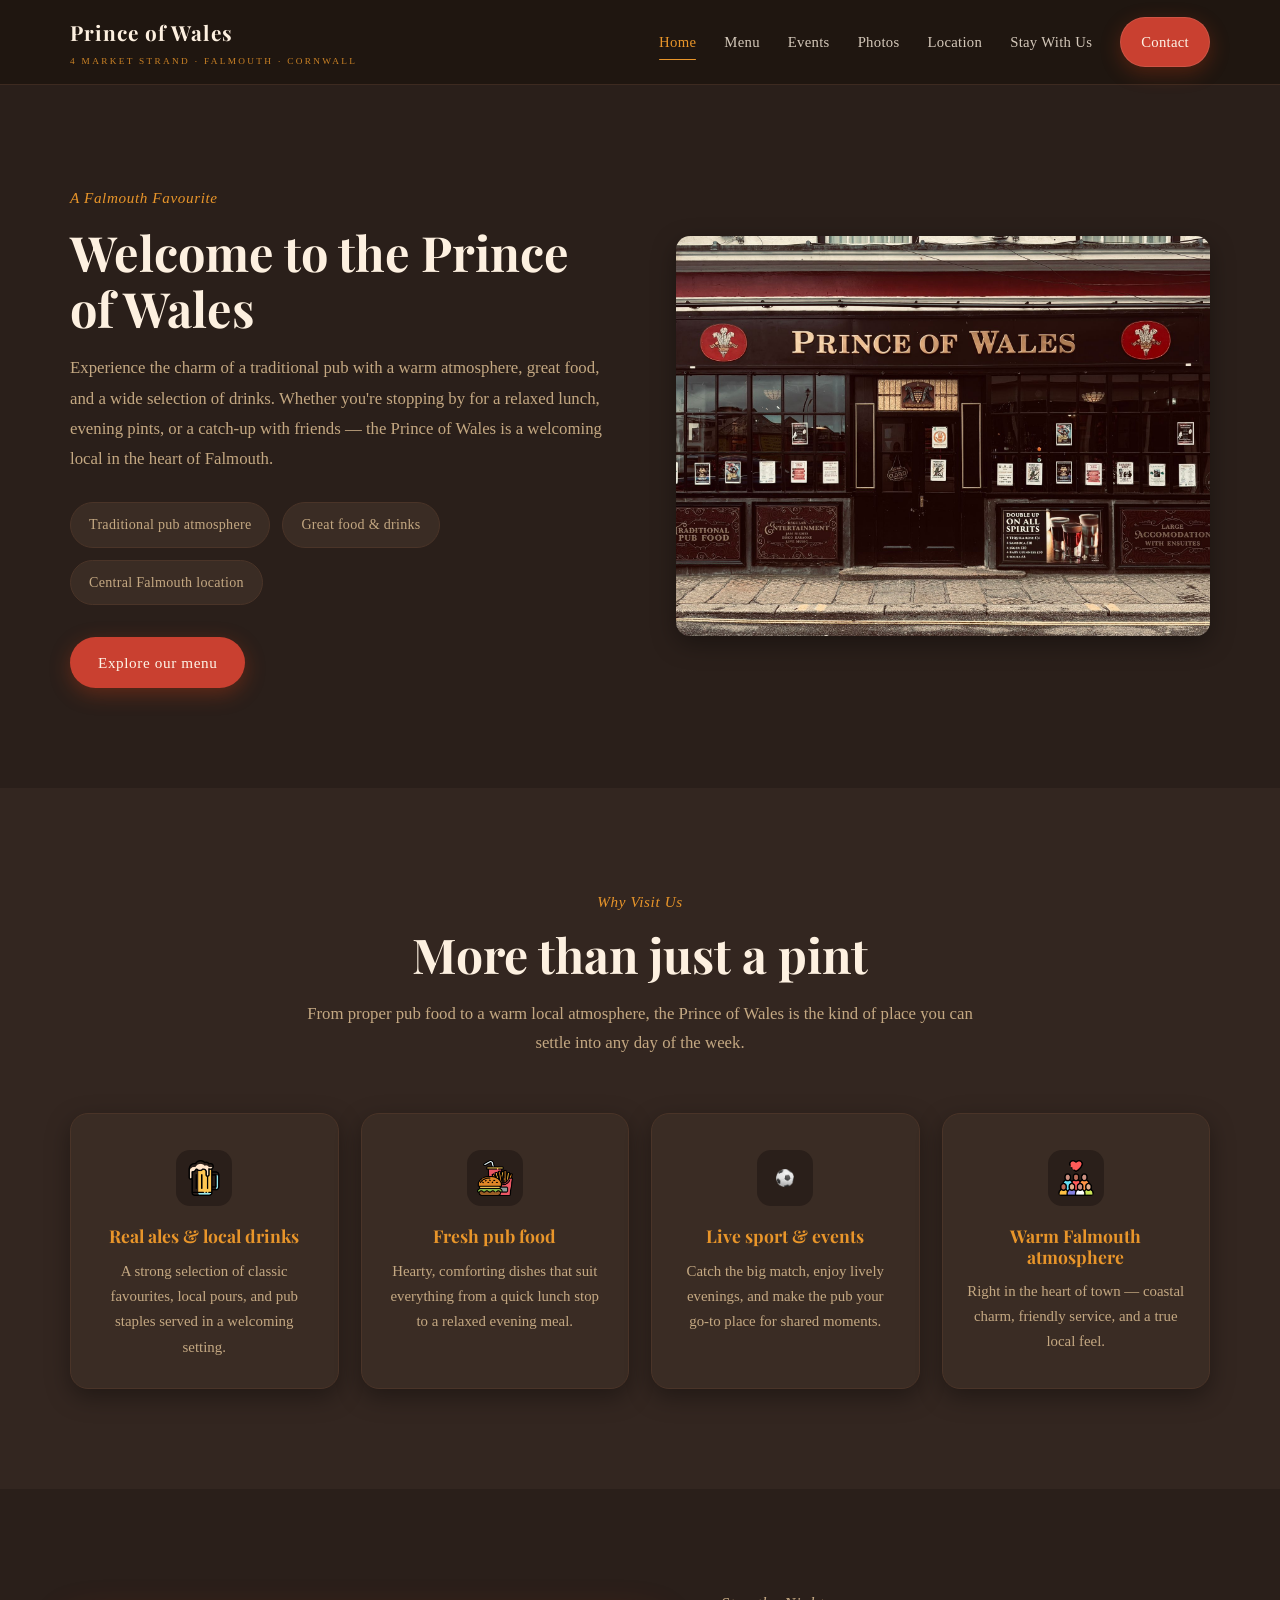
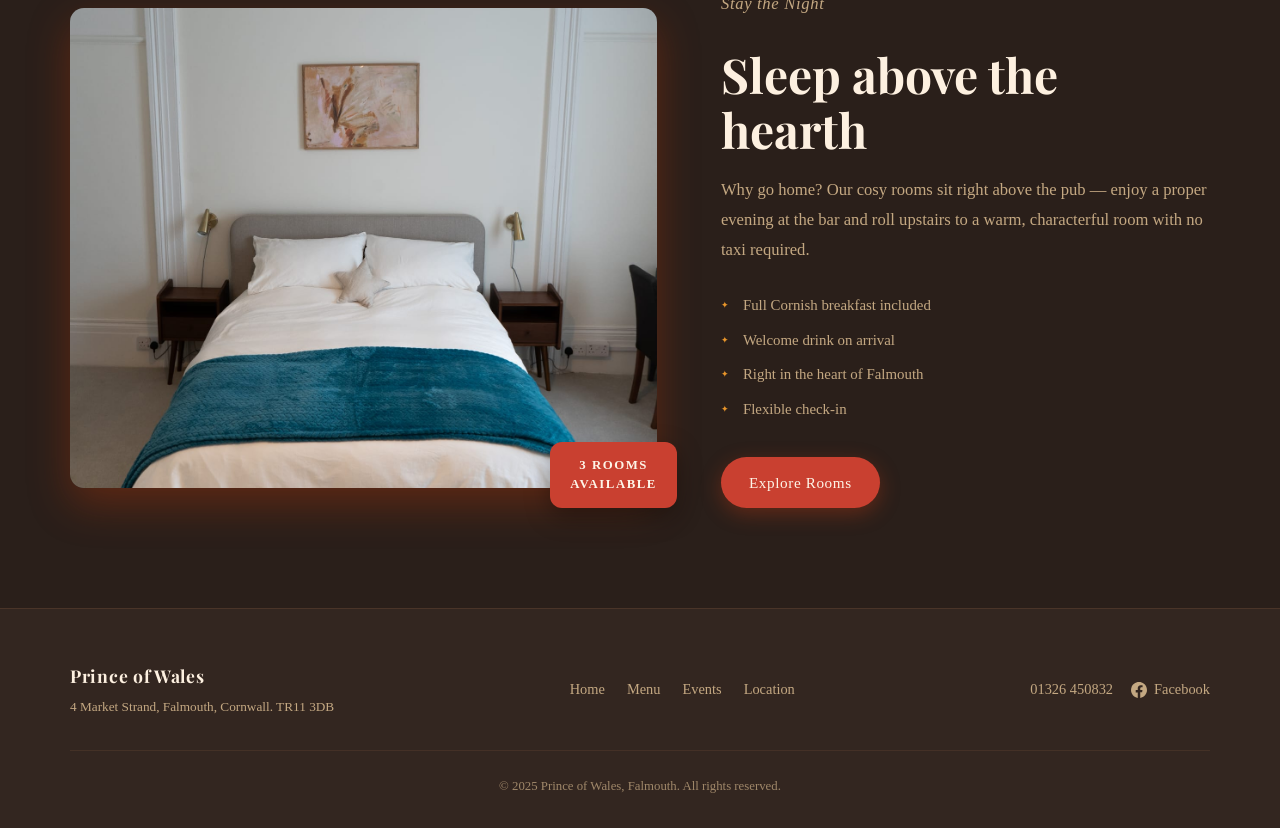
==== commit 080acc31: "Update pub image source in index.html" ====
--- a/index.html
+++ b/index.html
@@ -42,7 +42,7 @@
           </div>
 
           <div class="about-image">
-            <img src="images/pub.jpg" alt="Interior of the Prince of Wales pub, Falmouth" />
+            <img src="images/pub-hero.jpg" alt="Interior of the Prince of Wales pub, Falmouth" />
           </div>
 
         </div>
--- a/styles.css
+++ b/styles.css
@@ -1853,6 +1853,7 @@
   .stay-cta-box { padding: 38px 22px; }
   .stay-cta-buttons { flex-direction: column; align-items: center; }
 }
+
 /* ══════════════════════════════════════
    EVENTS PAGE
 ══════════════════════════════════════ */
@@ -2169,3 +2170,52 @@
   .gig-act { text-align: left; }
   .gig-act small { margin-left: 0; display: block; }
 }
+
+.fb-cta-card {
+  background: var(--card-bg);
+  border: 1px solid var(--border);
+  border-radius: var(--radius);
+  padding: 56px 40px;
+  text-align: center;
+  box-shadow: var(--shadow);
+}
+
+.fb-cta-card .fb-cta-icon { font-size: 2.8rem; margin-bottom: 18px; }
+
+.fb-cta-card h3 { font-size: 1.6rem; margin-bottom: 12px; }
+
+.fb-cta-card p {
+  color: var(--muted);
+  font-family: Georgia, serif;
+  font-size: 1rem;
+  line-height: 1.75;
+  margin-bottom: 28px;
+  max-width: 400px;
+  margin-left: auto;
+  margin-right: auto;
+}
+
+@media (max-width: 640px) {
+  .fb-cta-card { padding: 38px 22px; }
+}
+
+/* ══════════════════════════════════════
+   COMING SOON BUTTON STATE
+══════════════════════════════════════ */
+.room-btn--soon,
+.btn--soon {
+  background: var(--muted-dark);
+  color: rgba(253,240,224,0.45);
+  box-shadow: none;
+  cursor: not-allowed;
+  pointer-events: none;
+  font-style: italic;
+  letter-spacing: 0.06em;
+}
+
+.room-btn--soon:hover,
+.btn--soon:hover {
+  background: var(--muted-dark);
+  transform: none;
+  box-shadow: none;
+}
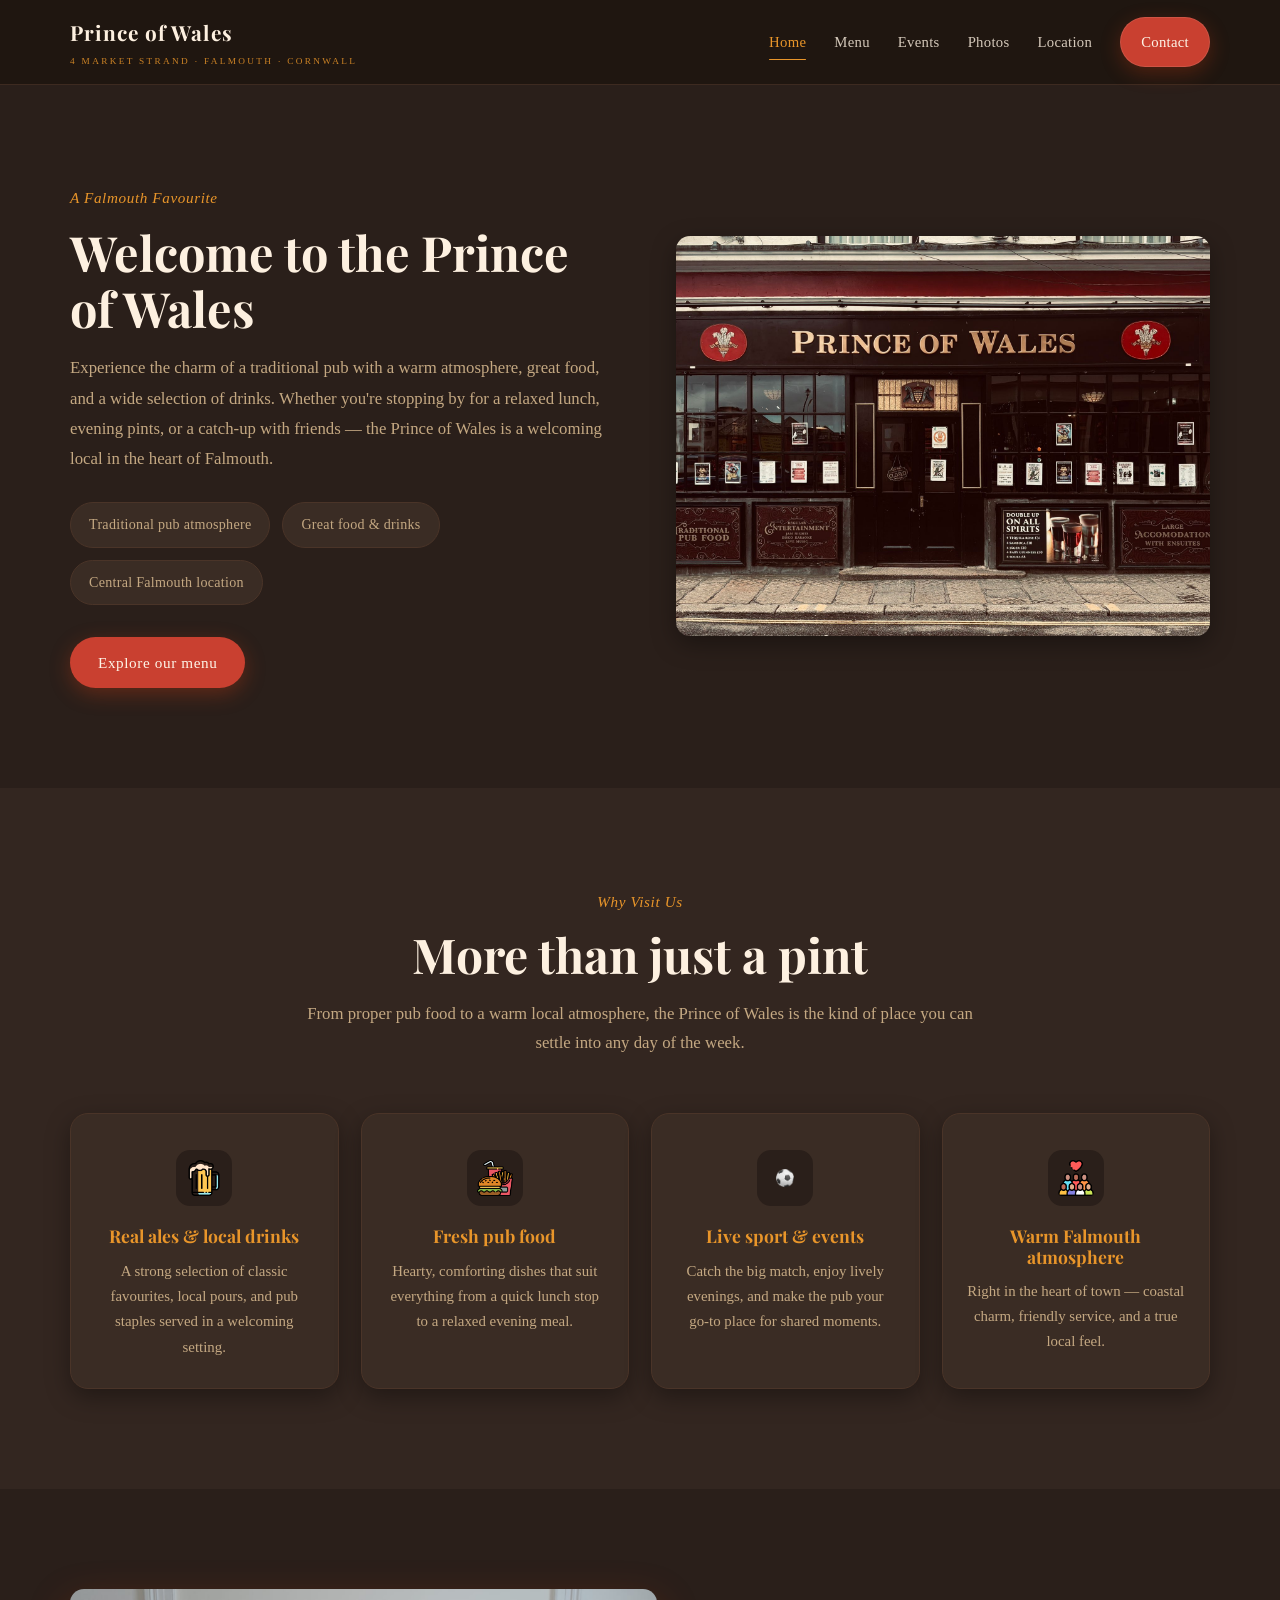
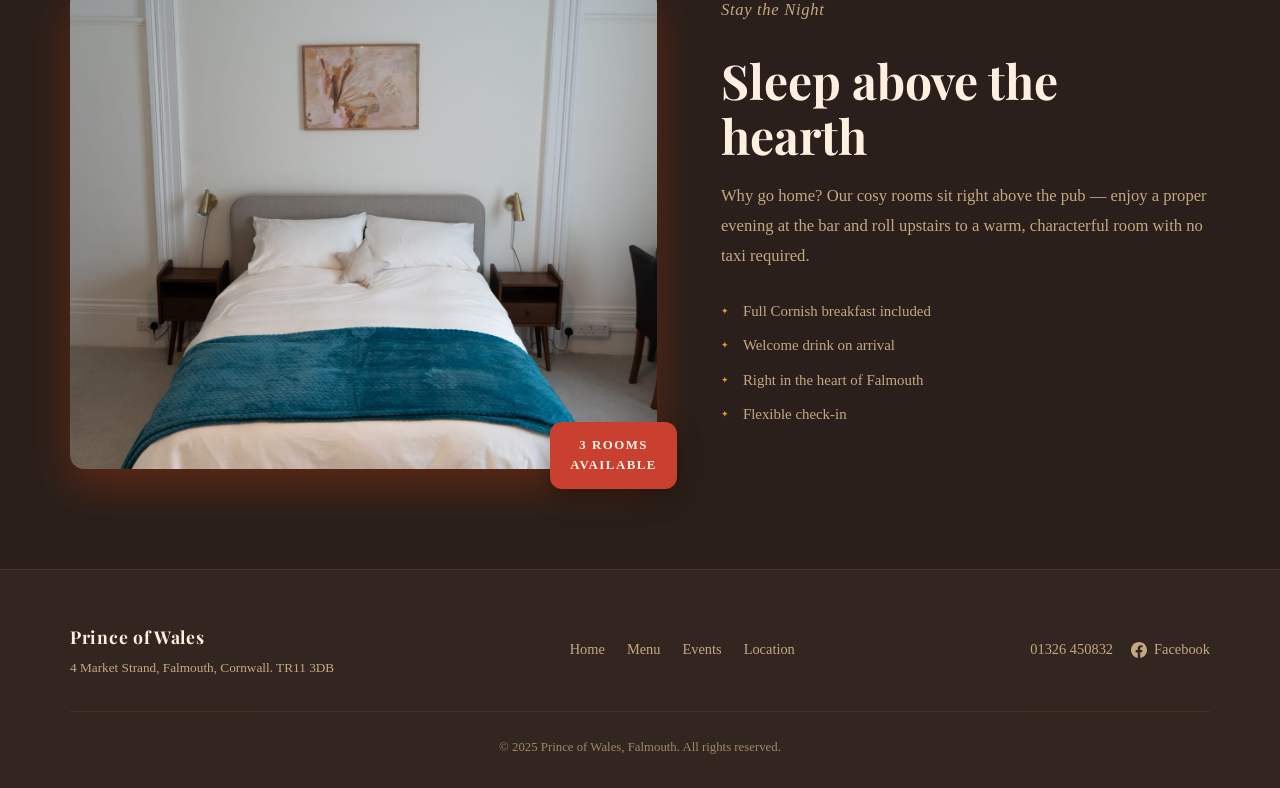
==== commit 8dc8d3d9: "Comment out closing div tag in index.html Comment out closing div tag for section layout." ====
--- a/index.html
+++ b/index.html
@@ -127,10 +127,10 @@
               <span>Welcome drink on arrival</span>
               <span>Right in the heart of Falmouth</span>
               <span>Flexible check-in</span>
-            </div>
+            <!--</div>
             <a href="booking.html" class="button">Explore Rooms</a>
           </div>
-
+        -->
         </div>
       </div>
     </section>
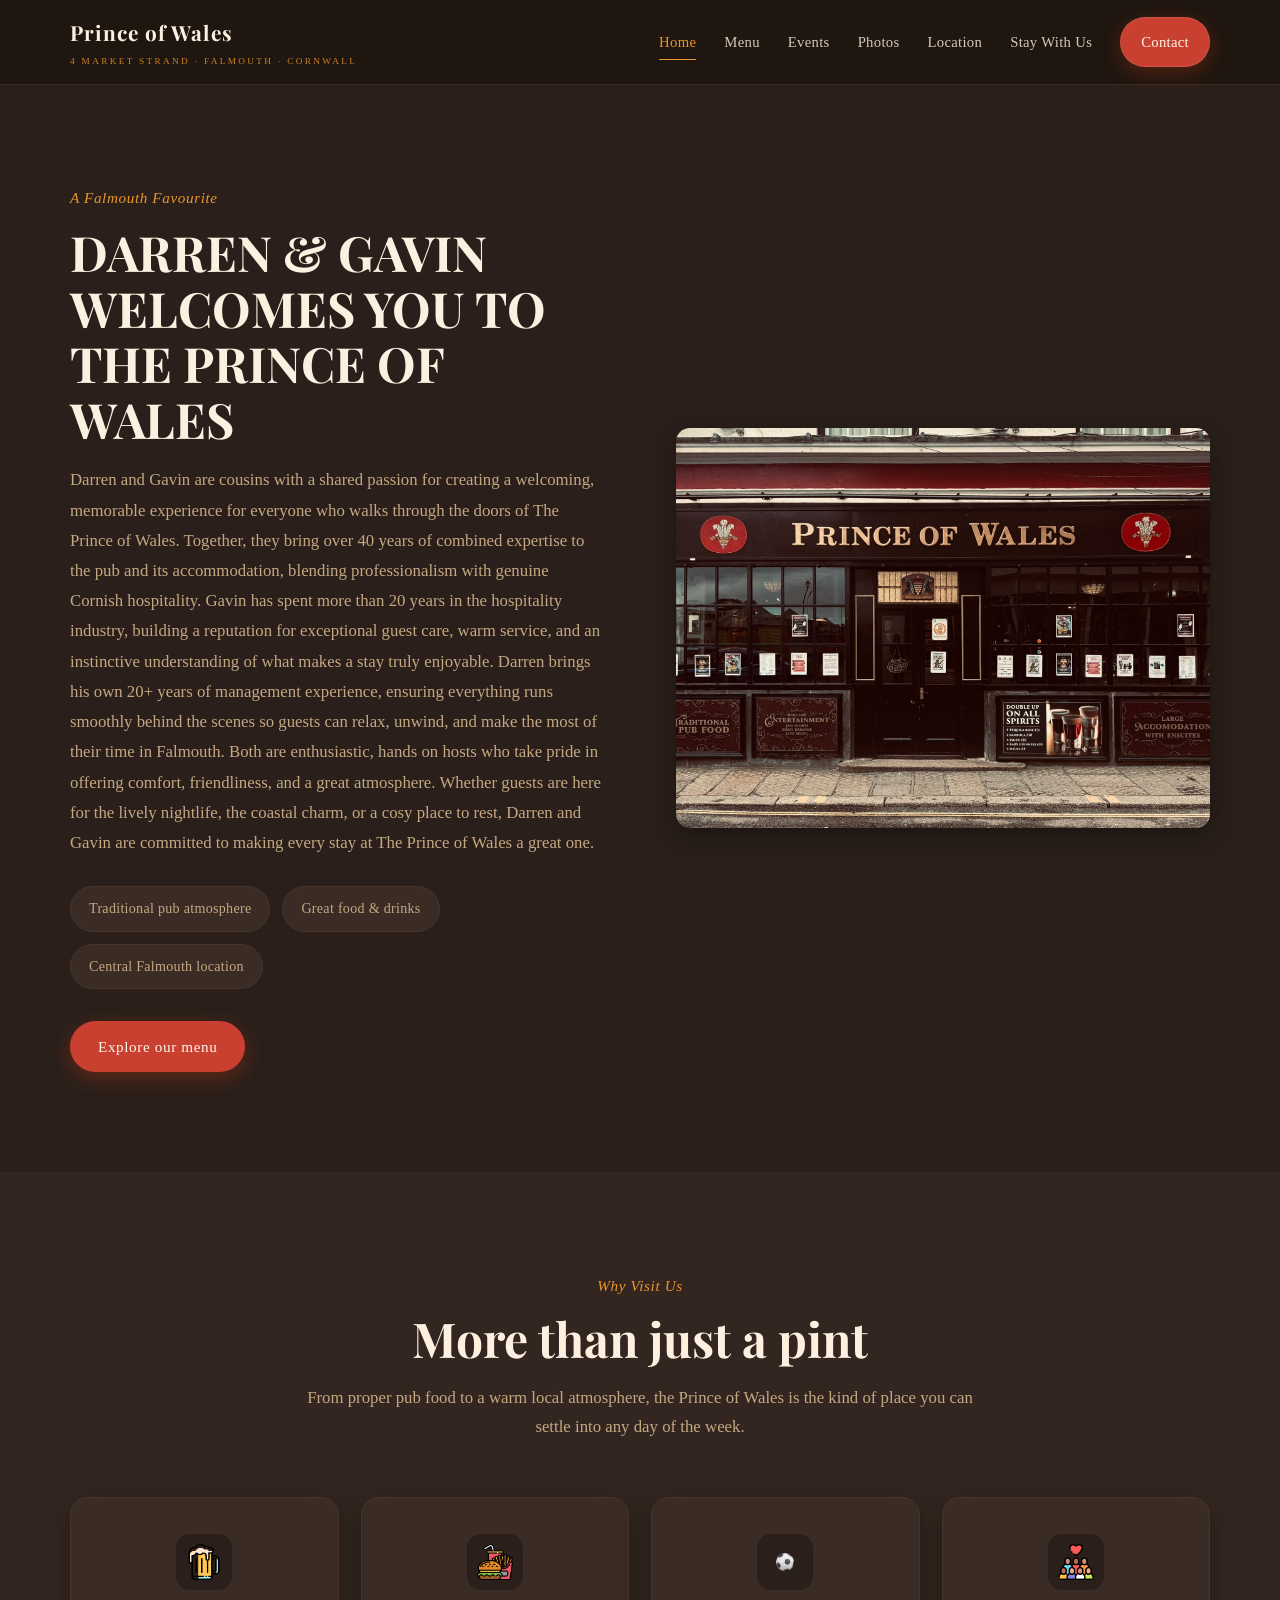
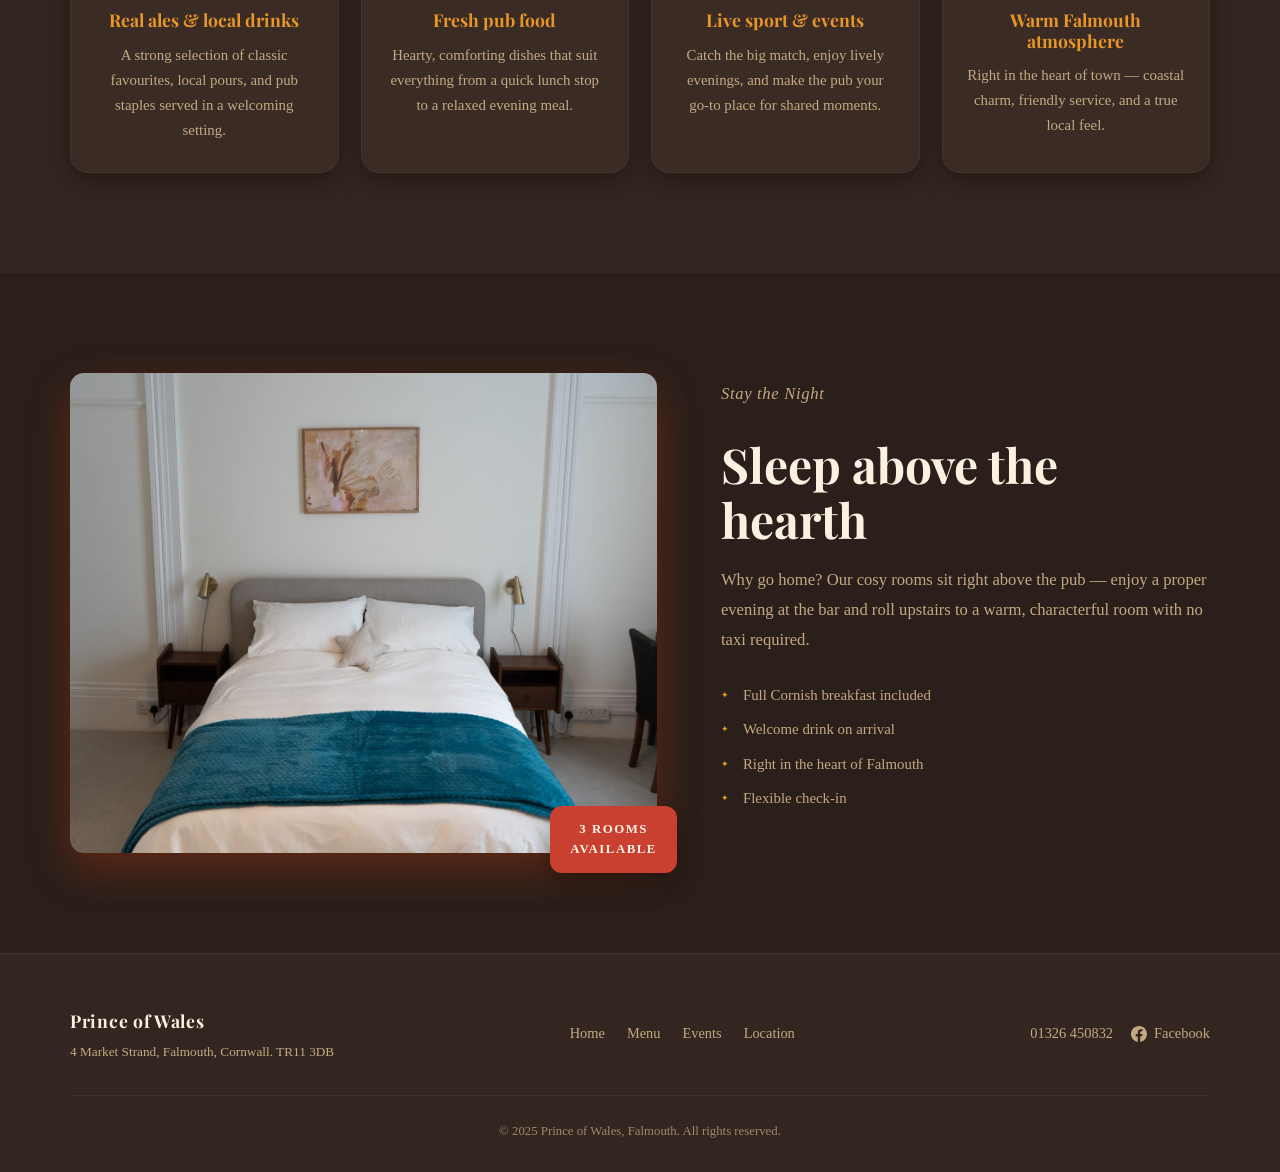
==== commit 24e59006: "Revise welcome message and about section content Updated the welcome message and enhanced the descri" ====
--- a/index.html
+++ b/index.html
@@ -24,12 +24,11 @@
 
           <div class="about-text">
             <p class="section-kicker">A Falmouth Favourite</p>
-            <h2>Welcome to the Prince of Wales</h2>
+            <h2>DARREN & GAVIN WELCOMES YOU TO THE PRINCE OF WALES</h2>
             <p class="about-description">
-              Experience the charm of a traditional pub with a warm atmosphere,
-              great food, and a wide selection of drinks. Whether you're stopping
-              by for a relaxed lunch, evening pints, or a catch-up with friends —
-              the Prince of Wales is a welcoming local in the heart of Falmouth.
+             Darren and Gavin are cousins with a shared passion for creating a welcoming, memorable experience for everyone who walks through the doors of The Prince of Wales. Together, they bring over 40 years of combined expertise to the pub and its accommodation, blending professionalism with genuine Cornish hospitality.
+Gavin has spent more than 20 years in the hospitality industry, building a reputation for exceptional guest care, warm service, and an instinctive understanding of what makes a stay truly enjoyable. Darren brings his own 20+ years of management experience, ensuring everything runs smoothly behind the scenes so guests can relax, unwind, and make the most of their time in Falmouth.
+Both are enthusiastic, hands on hosts who take pride in offering comfort, friendliness, and a great atmosphere. Whether guests are here for the lively nightlife, the coastal charm, or a cosy place to rest, Darren and Gavin are committed to making every stay at The Prince of Wales a great one.
             </p>
 
             <div class="about-highlights">
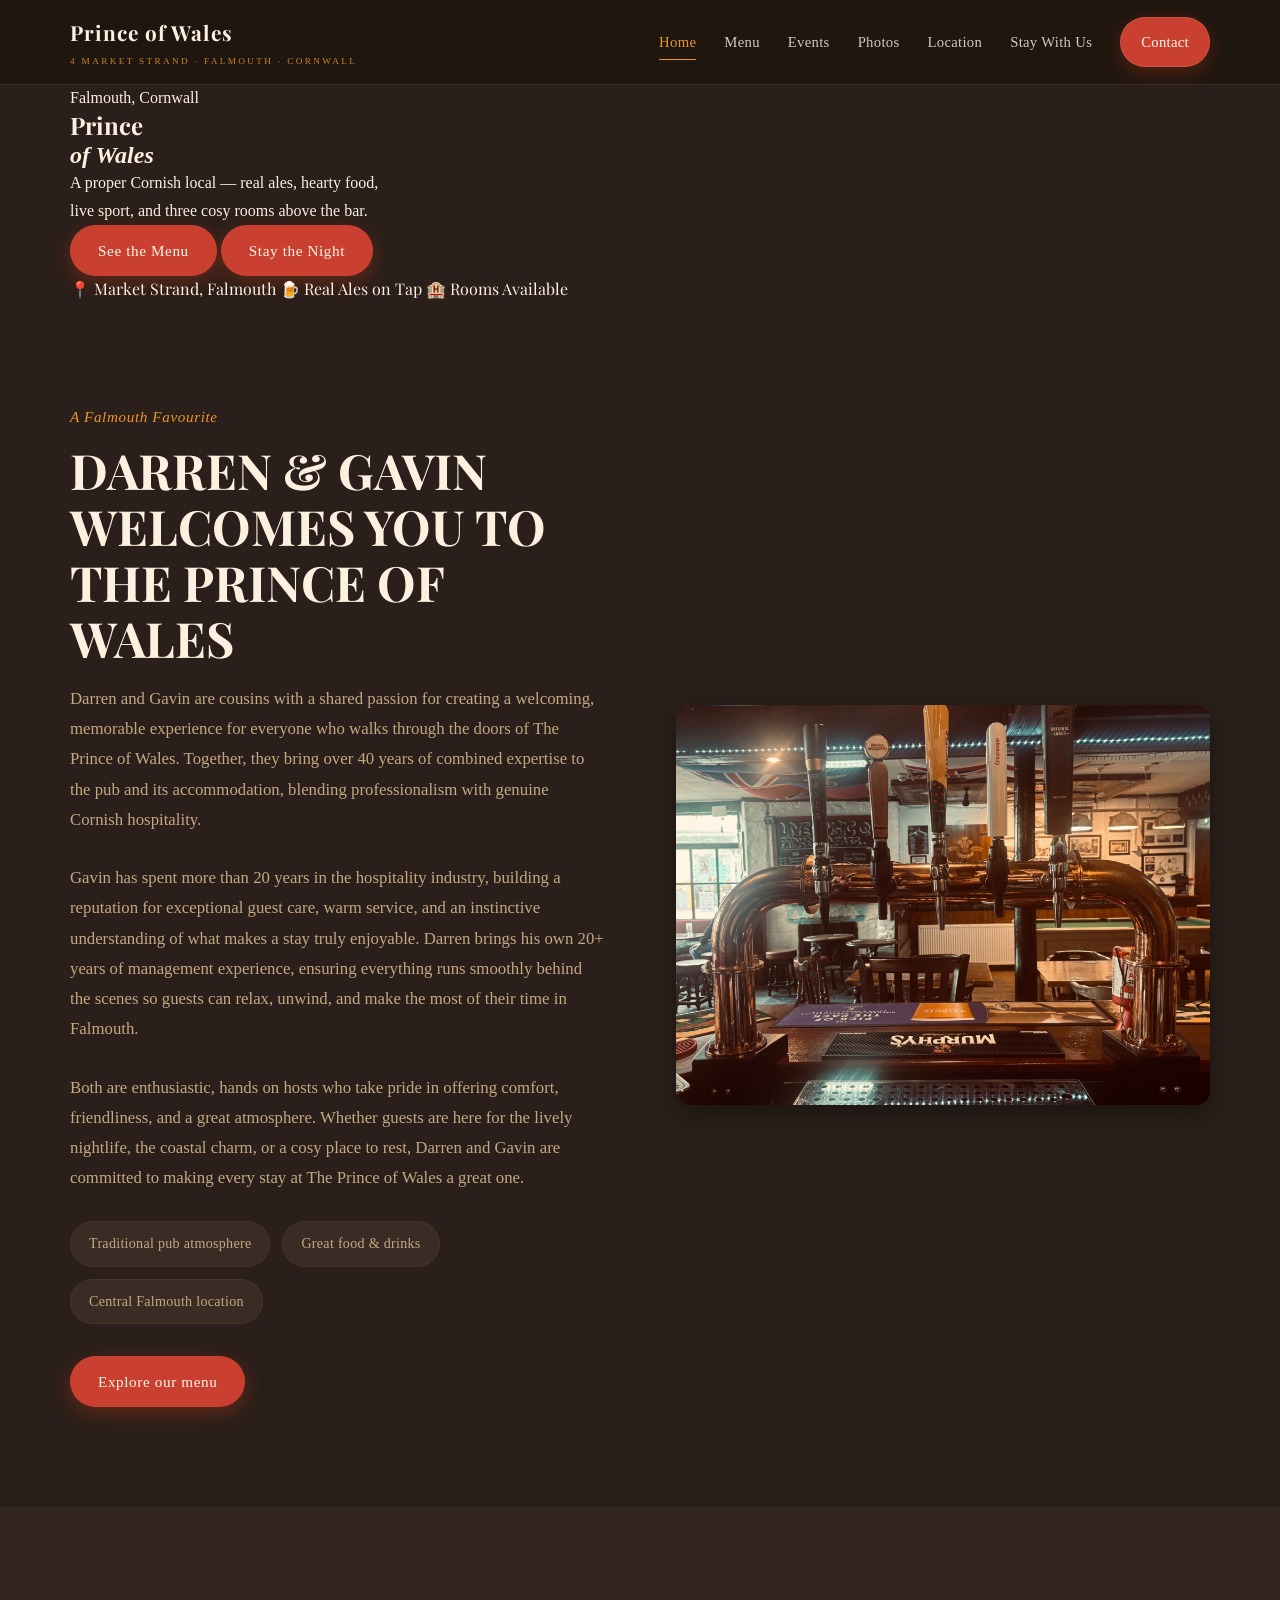
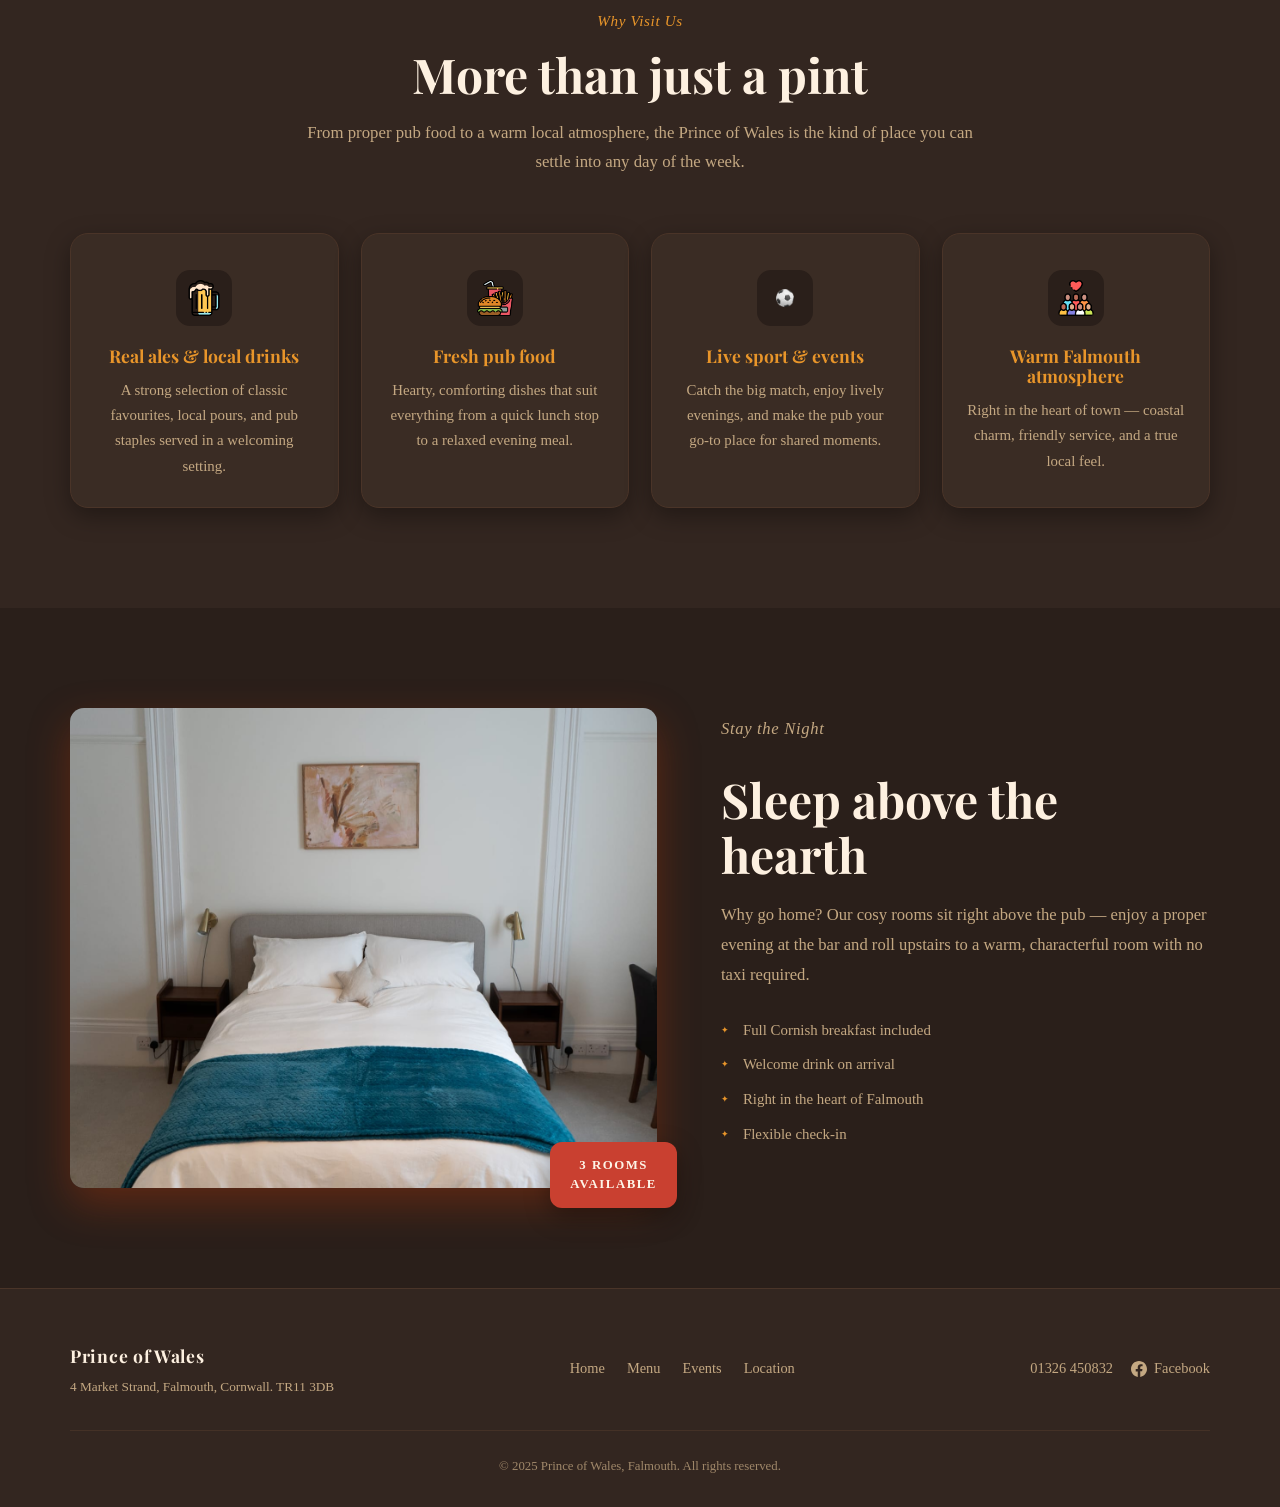
==== commit 76d92617: "Enhance homepage and about section content Updated the home hero section with new content and added " ====
--- a/index.html
+++ b/index.html
@@ -17,6 +17,25 @@
 
   <main>
 
+    <!-- ── HERO ── -->
+    <section class="home-hero">
+      <div class="home-hero-overlay"></div>
+      <div class="container home-hero-content">
+        <p class="home-hero-kicker">Falmouth, Cornwall</p>
+        <h1 class="home-hero-title">Prince<br><em>of Wales</em></h1>
+        <p class="home-hero-sub">A proper Cornish local — real ales, hearty food,<br>live sport, and three cosy rooms above the bar.</p>
+        <div class="home-hero-actions">
+          <a href="menu.html" class="button">See the Menu</a>
+          <a href="stay.html" class="button home-hero-btn-ghost">Stay the Night</a>
+        </div>
+        <div class="home-hero-badges">
+          <span>📍 Market Strand, Falmouth</span>
+          <span>🍺 Real Ales on Tap</span>
+          <span>🏨 Rooms Available</span>
+        </div>
+      </div>
+    </section>
+
     <!-- ── ABOUT ── -->
     <section id="about" class="about">
       <div class="container">
@@ -25,11 +44,9 @@
           <div class="about-text">
             <p class="section-kicker">A Falmouth Favourite</p>
             <h2>DARREN & GAVIN WELCOMES YOU TO THE PRINCE OF WALES</h2>
-            <p class="about-description">
-             Darren and Gavin are cousins with a shared passion for creating a welcoming, memorable experience for everyone who walks through the doors of The Prince of Wales. Together, they bring over 40 years of combined expertise to the pub and its accommodation, blending professionalism with genuine Cornish hospitality.
-Gavin has spent more than 20 years in the hospitality industry, building a reputation for exceptional guest care, warm service, and an instinctive understanding of what makes a stay truly enjoyable. Darren brings his own 20+ years of management experience, ensuring everything runs smoothly behind the scenes so guests can relax, unwind, and make the most of their time in Falmouth.
-Both are enthusiastic, hands on hosts who take pride in offering comfort, friendliness, and a great atmosphere. Whether guests are here for the lively nightlife, the coastal charm, or a cosy place to rest, Darren and Gavin are committed to making every stay at The Prince of Wales a great one.
-            </p>
+            <p class="about-description">Darren and Gavin are cousins with a shared passion for creating a welcoming, memorable experience for everyone who walks through the doors of The Prince of Wales. Together, they bring over 40 years of combined expertise to the pub and its accommodation, blending professionalism with genuine Cornish hospitality.</p>
+            <p class="about-description">Gavin has spent more than 20 years in the hospitality industry, building a reputation for exceptional guest care, warm service, and an instinctive understanding of what makes a stay truly enjoyable. Darren brings his own 20+ years of management experience, ensuring everything runs smoothly behind the scenes so guests can relax, unwind, and make the most of their time in Falmouth.</p>
+            <p class="about-description">Both are enthusiastic, hands on hosts who take pride in offering comfort, friendliness, and a great atmosphere. Whether guests are here for the lively nightlife, the coastal charm, or a cosy place to rest, Darren and Gavin are committed to making every stay at The Prince of Wales a great one.</p>
 
             <div class="about-highlights">
               <div class="highlight-card">Traditional pub atmosphere</div>
@@ -41,7 +58,7 @@
           </div>
 
           <div class="about-image">
-            <img src="images/pub-hero.jpg" alt="Interior of the Prince of Wales pub, Falmouth" />
+            <img src="images/gallery-bar-taps.jpg" alt="Beer taps at the Prince of Wales pub, Falmouth" />
           </div>
 
         </div>
--- a/styles.css
+++ b/styles.css
@@ -1736,10 +1736,16 @@
   top: 5px;
 }
 
+.room-card-actions {
+  display: flex;
+  gap: 10px;
+  flex-wrap: wrap;
+  margin-top: auto;
+}
+
 .room-btn {
-  width: 100%;
+  flex: 1;
   text-align: center;
-  margin-top: auto;
 }
 
 @media (max-width: 1000px) {
@@ -1831,7 +1837,9 @@
 }
 
 .stay-btn-secondary {
-  display: inline-block;
+  display: inline-flex;
+  align-items: center;
+  justify-content: center;
   background: transparent;
   color: var(--text);
   padding: 13px 28px;
@@ -1853,7 +1861,6 @@
   .stay-cta-box { padding: 38px 22px; }
   .stay-cta-buttons { flex-direction: column; align-items: center; }
 }
-
 /* ══════════════════════════════════════
    EVENTS PAGE
 ══════════════════════════════════════ */
@@ -2170,52 +2177,3 @@
   .gig-act { text-align: left; }
   .gig-act small { margin-left: 0; display: block; }
 }
-
-.fb-cta-card {
-  background: var(--card-bg);
-  border: 1px solid var(--border);
-  border-radius: var(--radius);
-  padding: 56px 40px;
-  text-align: center;
-  box-shadow: var(--shadow);
-}
-
-.fb-cta-card .fb-cta-icon { font-size: 2.8rem; margin-bottom: 18px; }
-
-.fb-cta-card h3 { font-size: 1.6rem; margin-bottom: 12px; }
-
-.fb-cta-card p {
-  color: var(--muted);
-  font-family: Georgia, serif;
-  font-size: 1rem;
-  line-height: 1.75;
-  margin-bottom: 28px;
-  max-width: 400px;
-  margin-left: auto;
-  margin-right: auto;
-}
-
-@media (max-width: 640px) {
-  .fb-cta-card { padding: 38px 22px; }
-}
-
-/* ══════════════════════════════════════
-   COMING SOON BUTTON STATE
-══════════════════════════════════════ */
-.room-btn--soon,
-.btn--soon {
-  background: var(--muted-dark);
-  color: rgba(253,240,224,0.45);
-  box-shadow: none;
-  cursor: not-allowed;
-  pointer-events: none;
-  font-style: italic;
-  letter-spacing: 0.06em;
-}
-
-.room-btn--soon:hover,
-.btn--soon:hover {
-  background: var(--muted-dark);
-  transform: none;
-  box-shadow: none;
-}
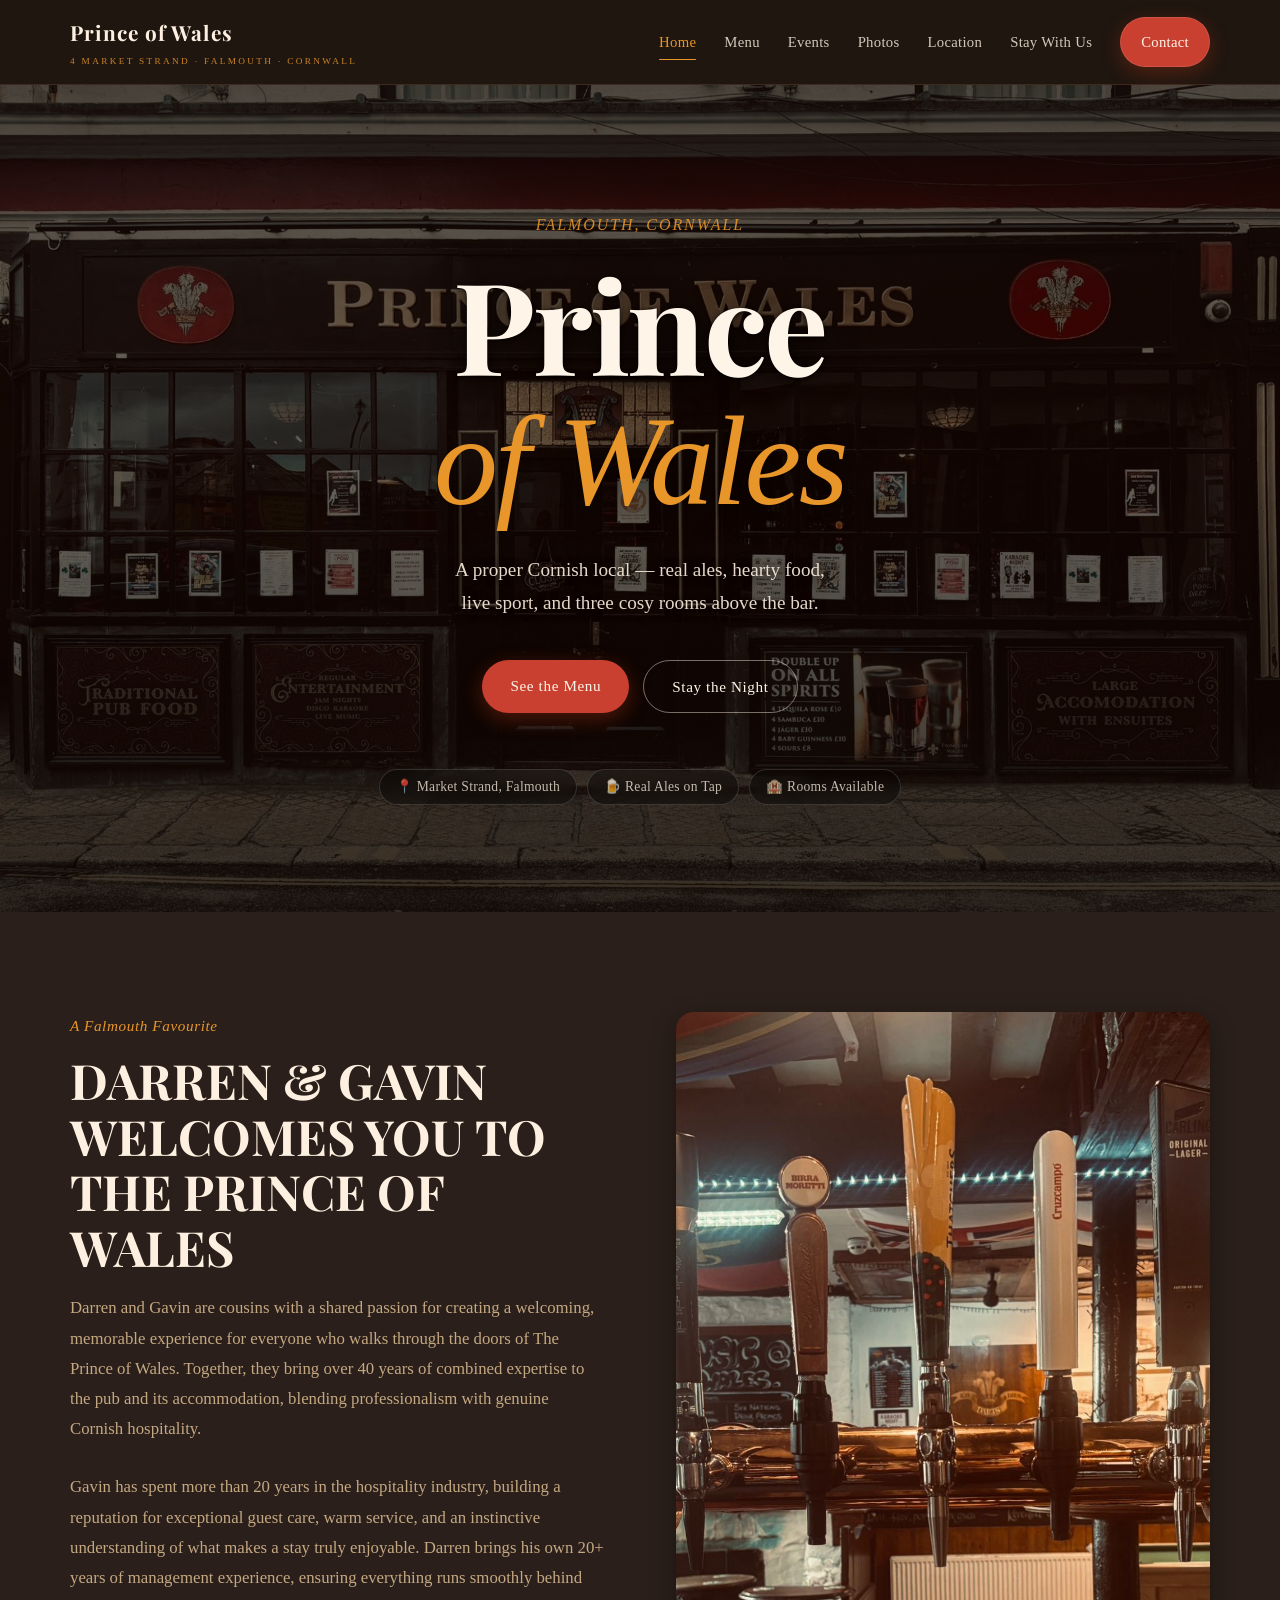
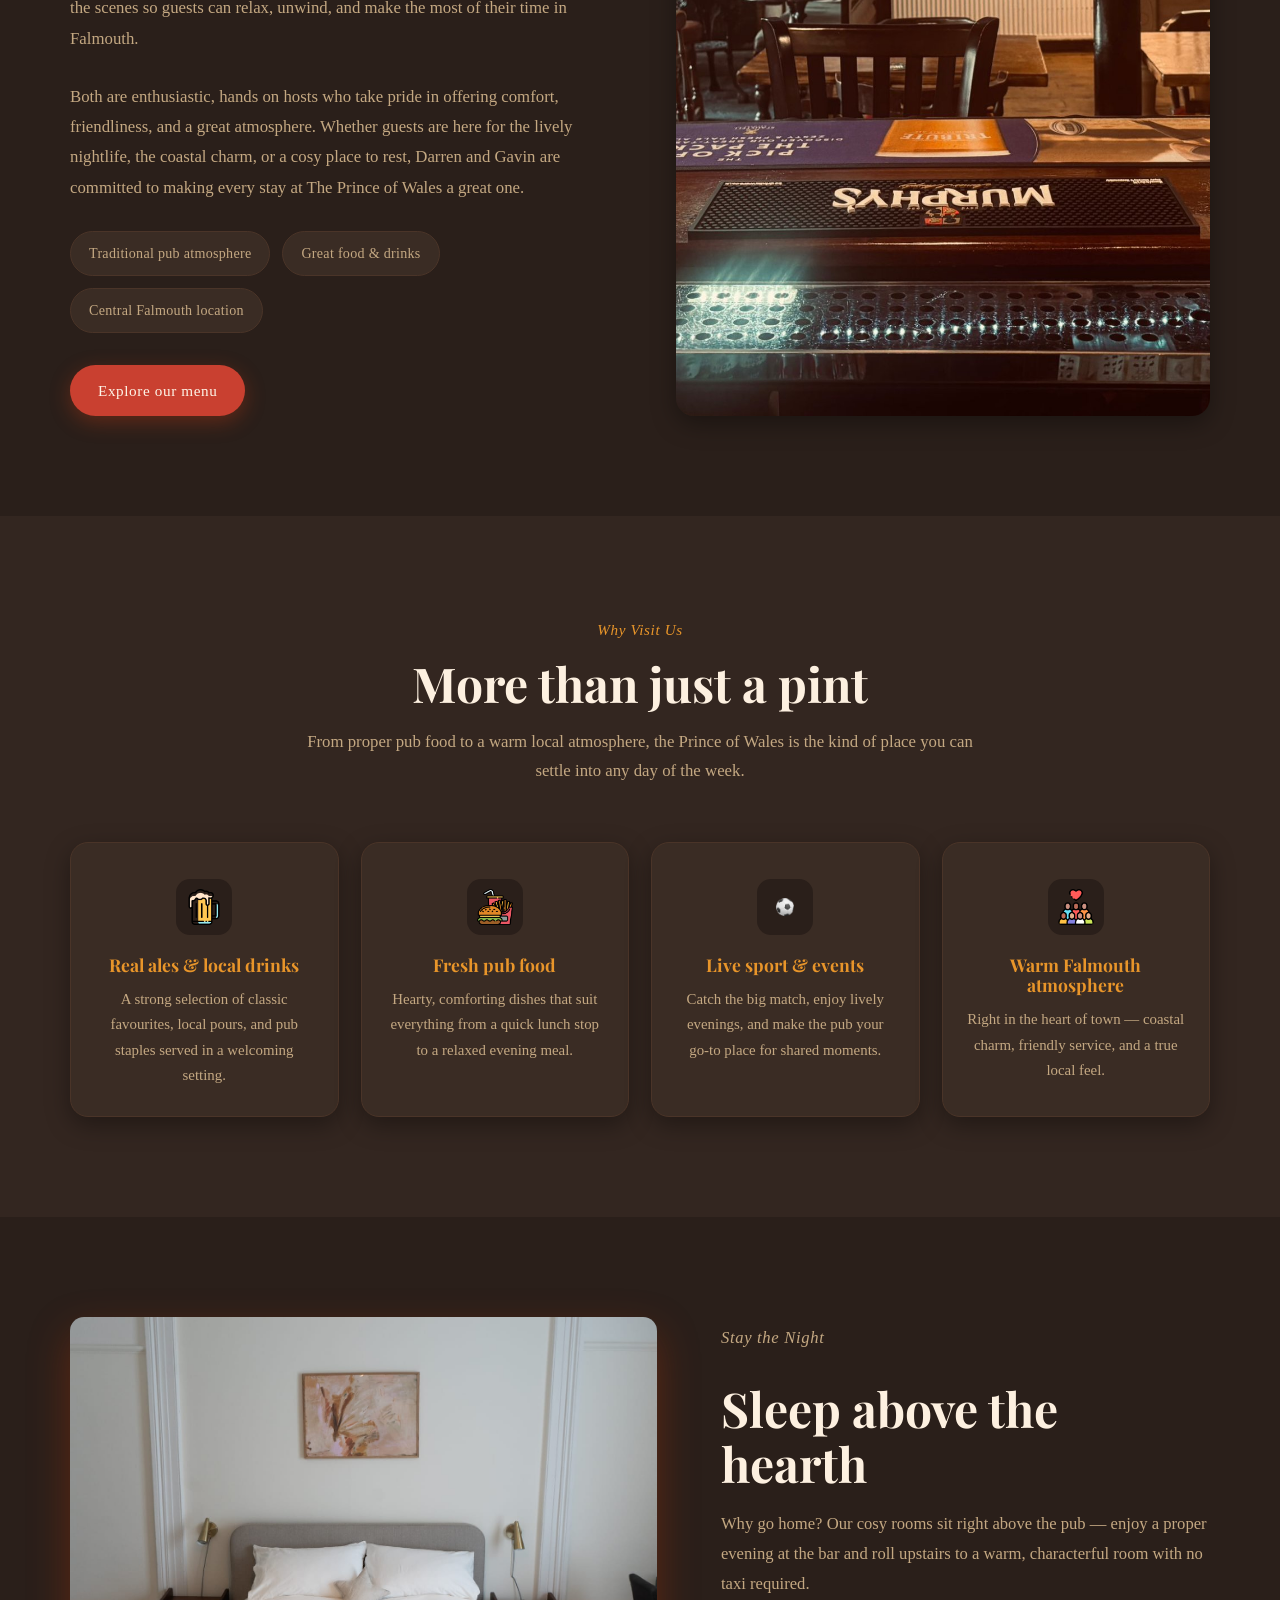
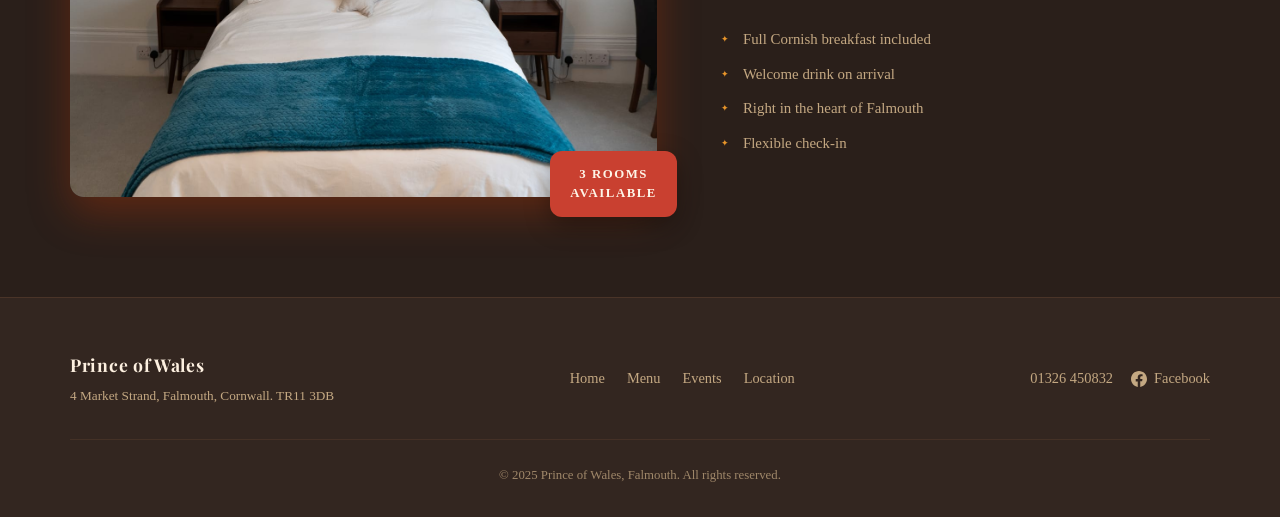
==== commit 98f1e499: "Update link for booking page in index.html" ====
--- a/index.html
+++ b/index.html
@@ -26,7 +26,7 @@
         <p class="home-hero-sub">A proper Cornish local — real ales, hearty food,<br>live sport, and three cosy rooms above the bar.</p>
         <div class="home-hero-actions">
           <a href="menu.html" class="button">See the Menu</a>
-          <a href="stay.html" class="button home-hero-btn-ghost">Stay the Night</a>
+          <a href="booking.html" class="button home-hero-btn-ghost">Stay the Night</a>
         </div>
         <div class="home-hero-badges">
           <span>📍 Market Strand, Falmouth</span>
--- a/styles.css
+++ b/styles.css
@@ -353,6 +353,126 @@
 }
 
 /* ══════════════════════════════════════
+   HOME HERO
+══════════════════════════════════════ */
+.home-hero {
+  position: relative;
+  min-height: 92vh;
+  display: flex;
+  align-items: center;
+  background: url("images/gallery-exterior.jpg") center 40%/cover no-repeat;
+  overflow: hidden;
+}
+
+.home-hero-overlay {
+  position: absolute;
+  inset: 0;
+  background: linear-gradient(
+    to bottom,
+    rgba(10,5,2,0.72) 0%,
+    rgba(10,5,2,0.60) 45%,
+    rgba(10,5,2,0.82) 100%
+  );
+}
+
+.home-hero-content {
+  position: relative;
+  z-index: 1;
+  padding: 80px 0 60px;
+  text-align: center;
+  display: flex;
+  flex-direction: column;
+  align-items: center;
+}
+
+.home-hero-kicker {
+  display: inline-block;
+  font-family: Georgia, serif;
+  font-style: italic;
+  font-size: 1rem;
+  color: var(--accent);
+  letter-spacing: 0.12em;
+  text-transform: uppercase;
+  margin-bottom: 20px;
+  opacity: 0.9;
+}
+
+.home-hero-title {
+  font-family: 'Playfair Display', serif;
+  font-size: clamp(4rem, 10vw, 8rem);
+  font-weight: 700;
+  line-height: 1.0;
+  color: var(--white);
+  margin-bottom: 28px;
+  letter-spacing: -0.02em;
+  text-shadow: 0 4px 32px rgba(0,0,0,0.7), 0 1px 4px rgba(0,0,0,0.9);
+}
+
+.home-hero-title em {
+  font-style: italic;
+  font-weight: 400;
+  color: var(--accent);
+  text-shadow: 0 4px 32px rgba(0,0,0,0.6);
+}
+
+.home-hero-sub {
+  font-family: Georgia, serif;
+  font-size: clamp(1rem, 2vw, 1.2rem);
+  color: rgba(253,240,224,0.90);
+  line-height: 1.75;
+  max-width: 520px;
+  margin-bottom: 40px;
+  text-shadow: 0 2px 12px rgba(0,0,0,0.8);
+}
+
+.home-hero-actions {
+  display: flex;
+  gap: 14px;
+  flex-wrap: wrap;
+  justify-content: center;
+  margin-bottom: 56px;
+}
+
+.home-hero-btn-ghost {
+  background: transparent;
+  border: 1px solid rgba(253,240,224,0.45);
+  color: var(--white);
+  box-shadow: none;
+}
+
+.home-hero-btn-ghost:hover {
+  background: rgba(253,240,224,0.08);
+  border-color: var(--accent);
+  color: var(--accent);
+}
+
+.home-hero-badges {
+  display: flex;
+  flex-wrap: wrap;
+  gap: 10px;
+  justify-content: center;
+}
+
+.home-hero-badges span {
+  font-family: Georgia, serif;
+  font-size: 0.85rem;
+  color: rgba(253,240,224,0.75);
+  background: rgba(0,0,0,0.35);
+  border: 1px solid rgba(255,255,255,0.14);
+  border-radius: 999px;
+  padding: 6px 16px;
+  letter-spacing: 0.02em;
+  backdrop-filter: blur(8px);
+}
+
+@media (max-width: 640px) {
+  .home-hero { min-height: 85vh; }
+  .home-hero-title { font-size: 3.6rem; }
+  .home-hero-sub br { display: none; }
+  .home-hero-actions { flex-direction: column; align-items: center; }
+}
+
+/* ══════════════════════════════════════
    ABOUT (INDEX)
 ══════════════════════════════════════ */
 .about {
@@ -406,12 +526,22 @@
   transform: translateY(-2px);
 }
 
+.about-image {
+  position: relative;
+  height: 100%;
+  min-height: 480px;
+  border-radius: calc(var(--radius) + 4px);
+  overflow: hidden;
+  box-shadow: var(--shadow);
+}
+
 .about-image img {
+  position: absolute;
+  inset: 0;
   width: 100%;
-  aspect-ratio: 4/3;
+  height: 100%;
   object-fit: cover;
-  border-radius: var(--radius);
-  box-shadow: var(--shadow);
+  object-position: center 30%;
 }
 
 @media (max-width: 900px) {
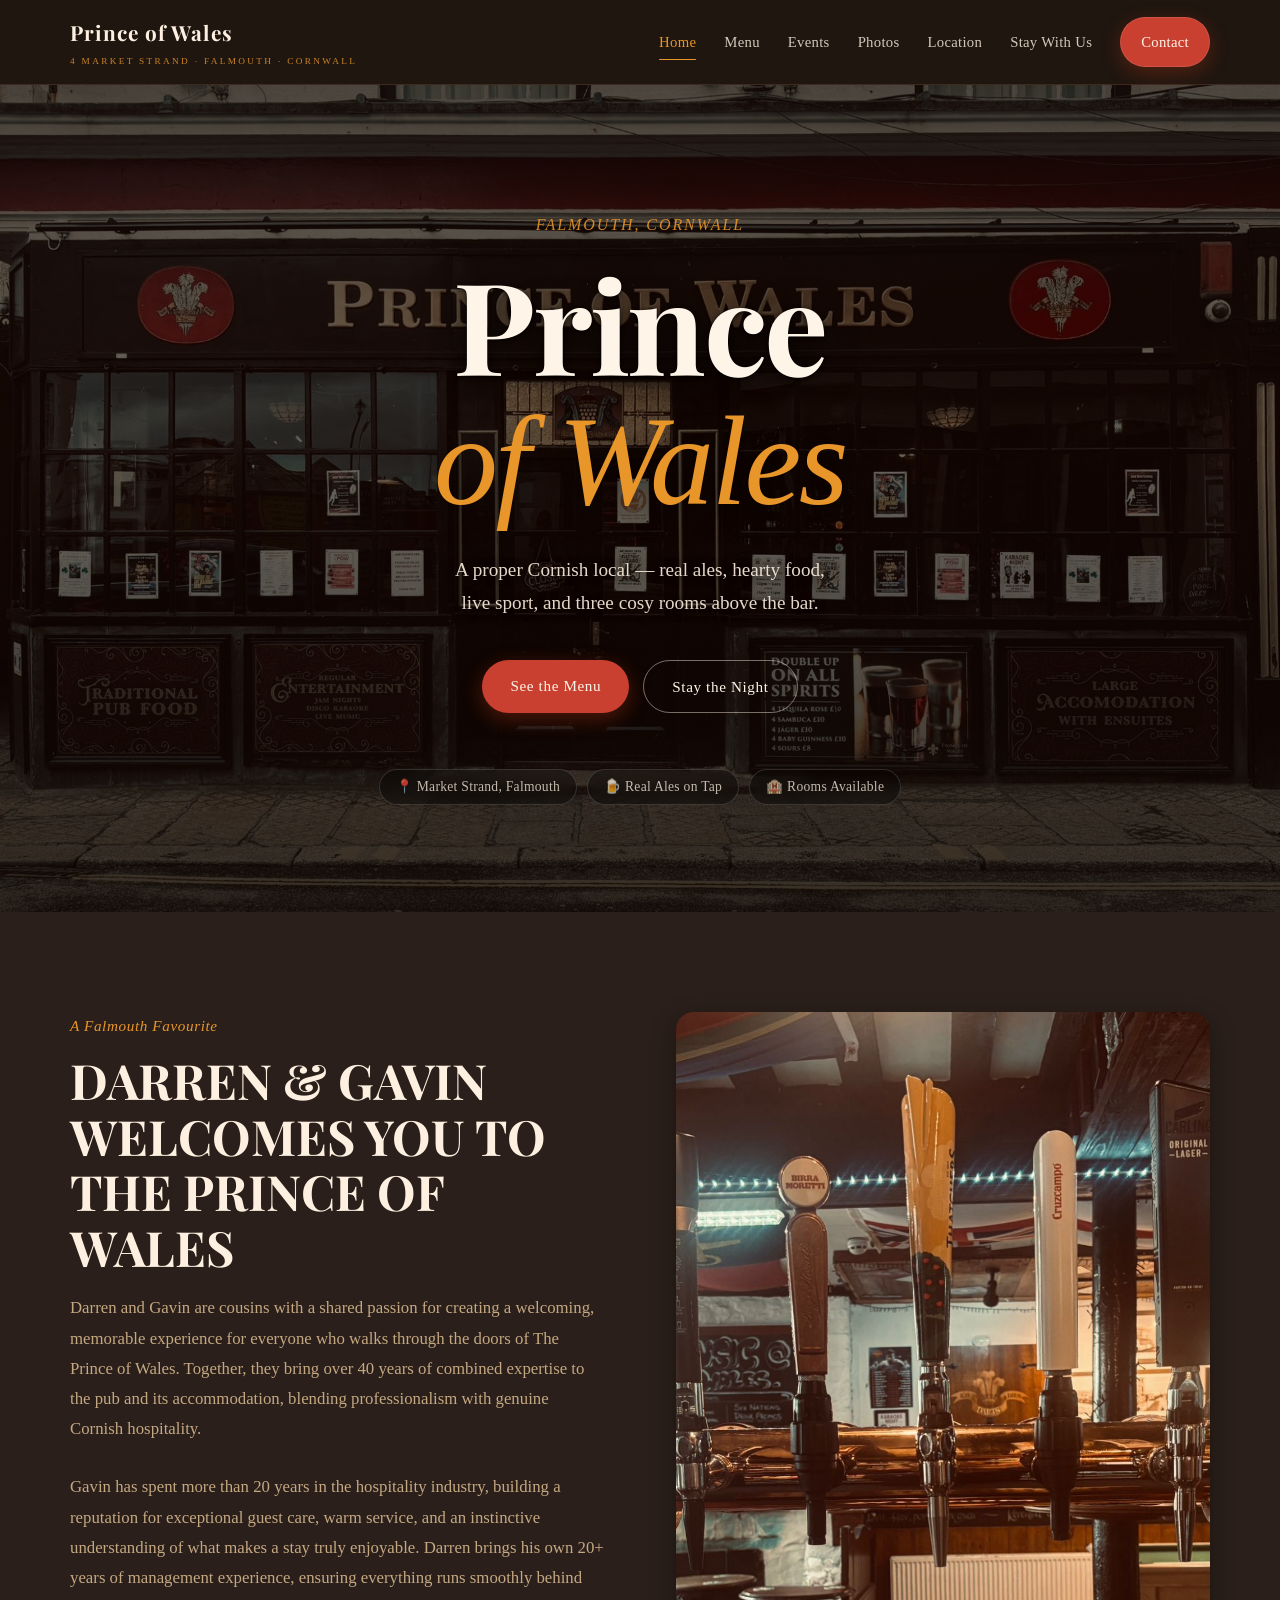
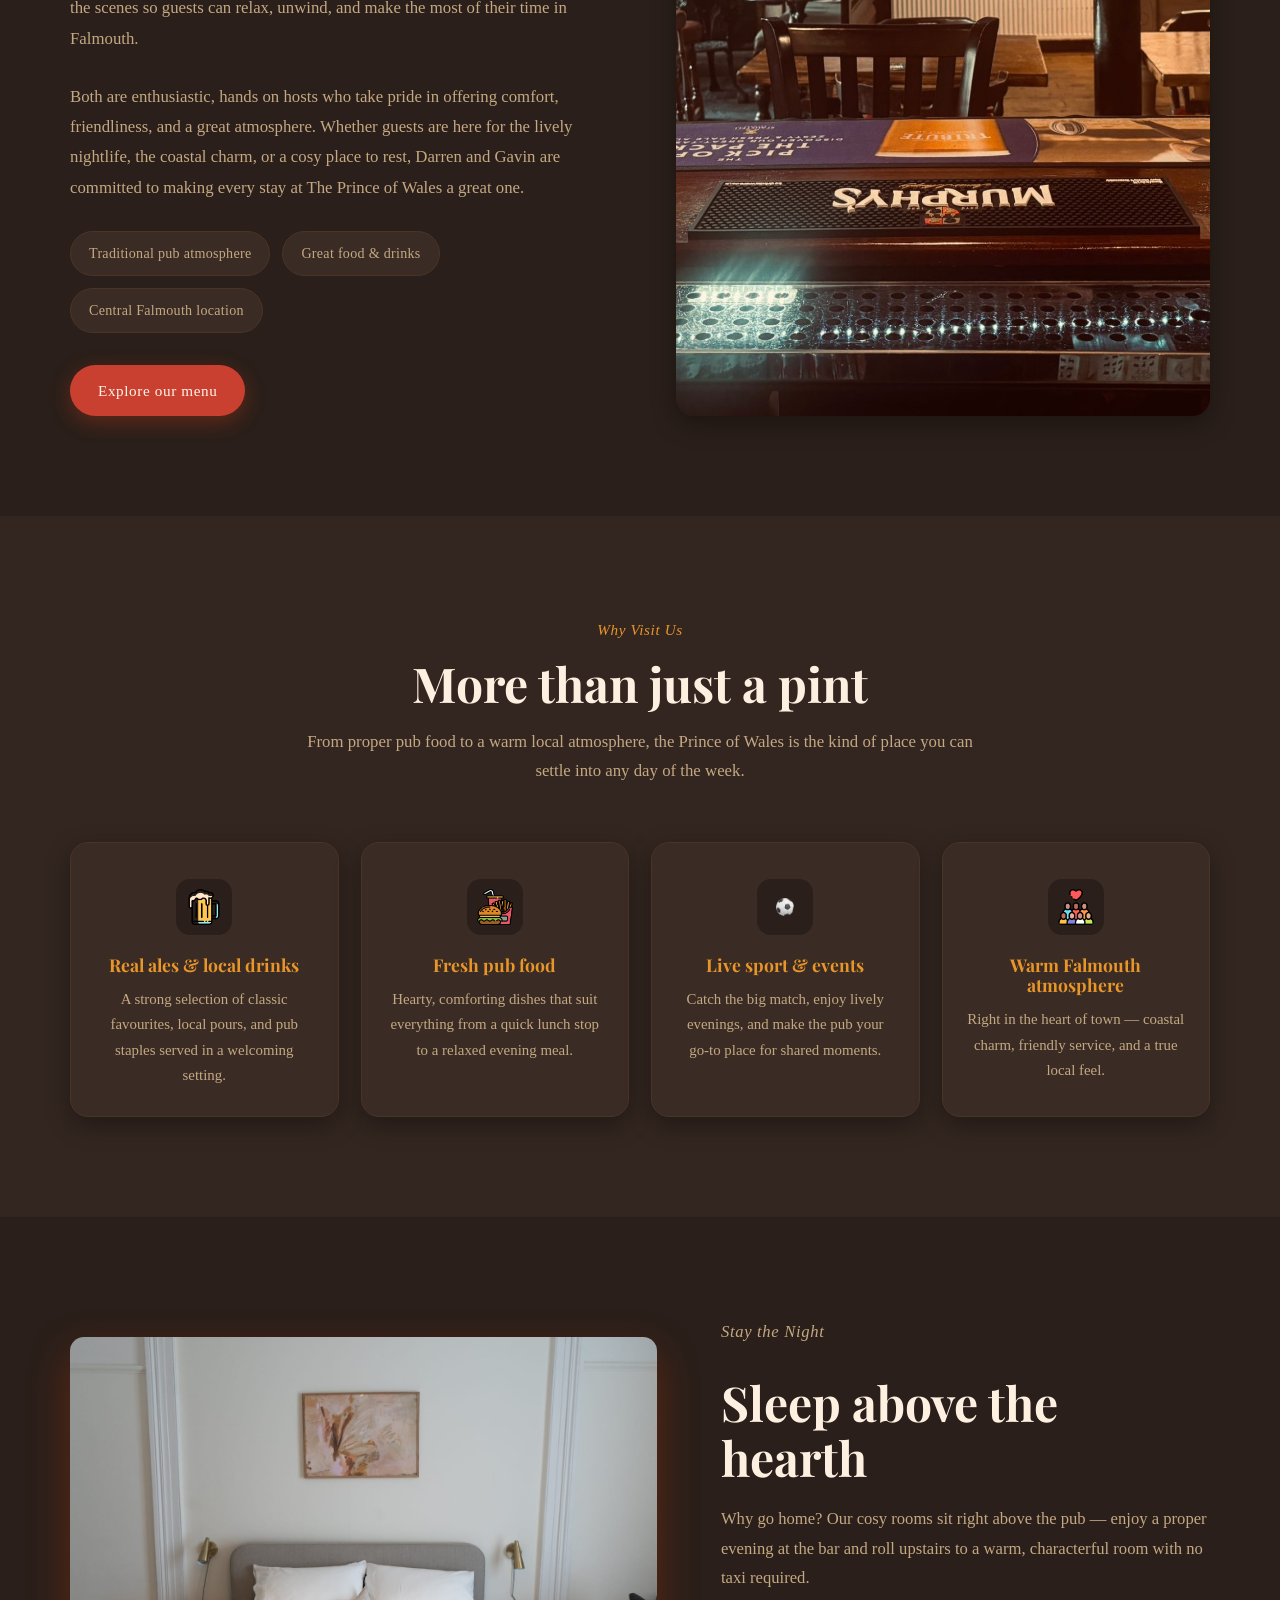
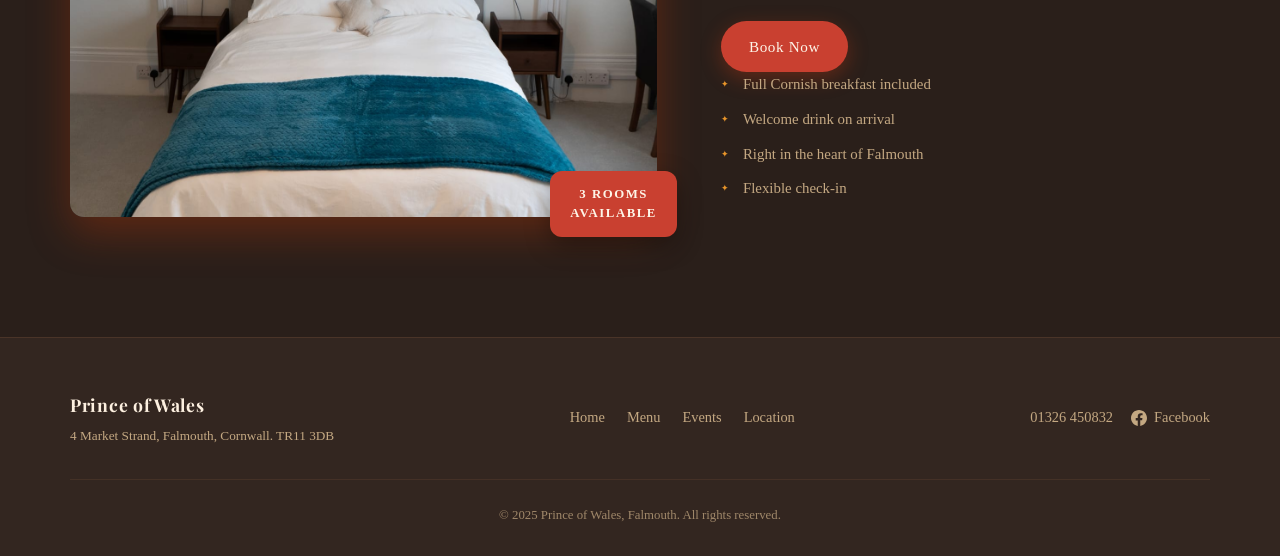
==== commit 876c578d: "Add booking link to index.html" ====
--- a/index.html
+++ b/index.html
@@ -138,6 +138,7 @@
               evening at the bar and roll upstairs to a warm, characterful room with
               no taxi required.
             </p>
+            <a href="https://booking.princeofwalesfalmouth.co.uk" class="button room-btn">Book Now</a>
             <div class="stay-teaser-perks">
               <span>Full Cornish breakfast included</span>
               <span>Welcome drink on arrival</span>
--- a/styles.css
+++ b/styles.css
@@ -1707,7 +1707,7 @@
   display: grid;
   grid-template-columns: repeat(3, 1fr);
   gap: 28px;
-  align-items: start;
+  align-items: stretch;
 }
 
 .room-card {
@@ -1895,8 +1895,9 @@
 
 .includes-grid {
   display: grid;
-  grid-template-columns: repeat(4, 1fr);
+  grid-template-columns: repeat(2, minmax(220px, 280px));
   gap: 22px;
+  justify-content: center;
 }
 
 .include-item {
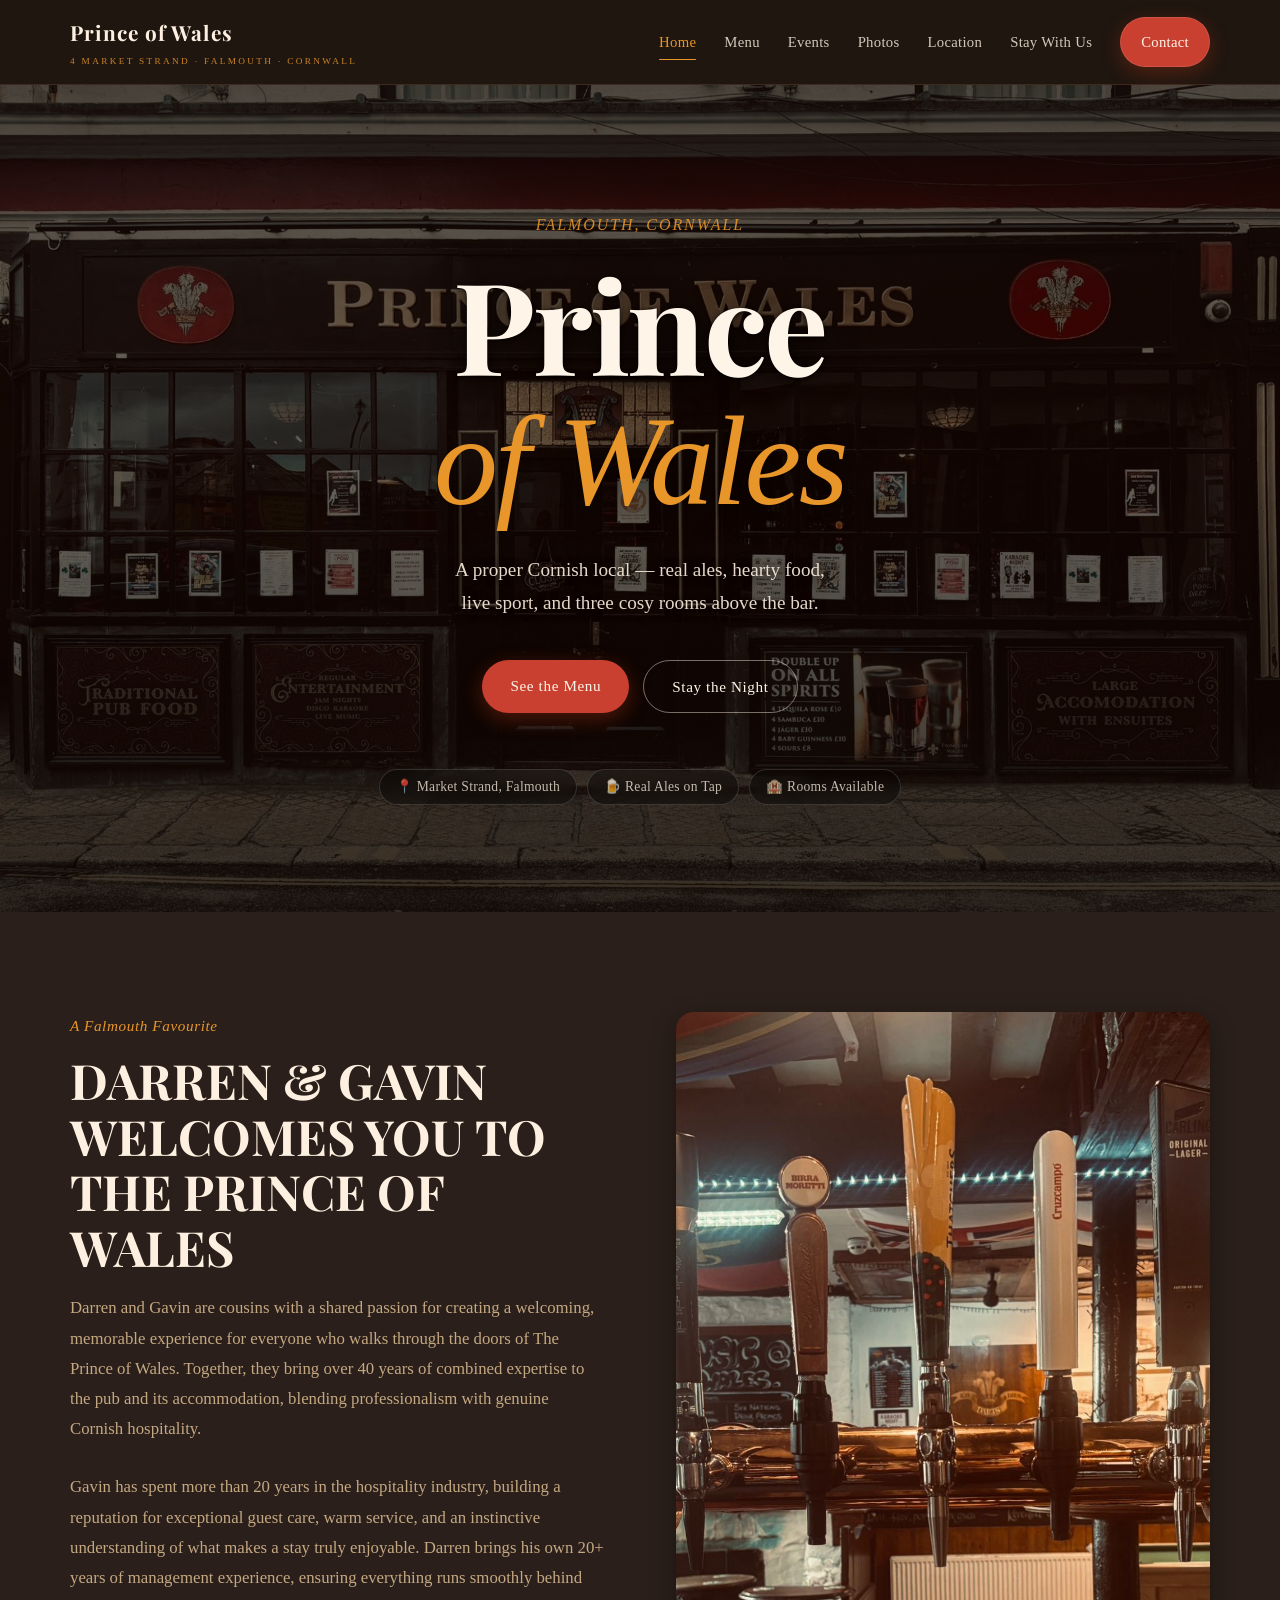
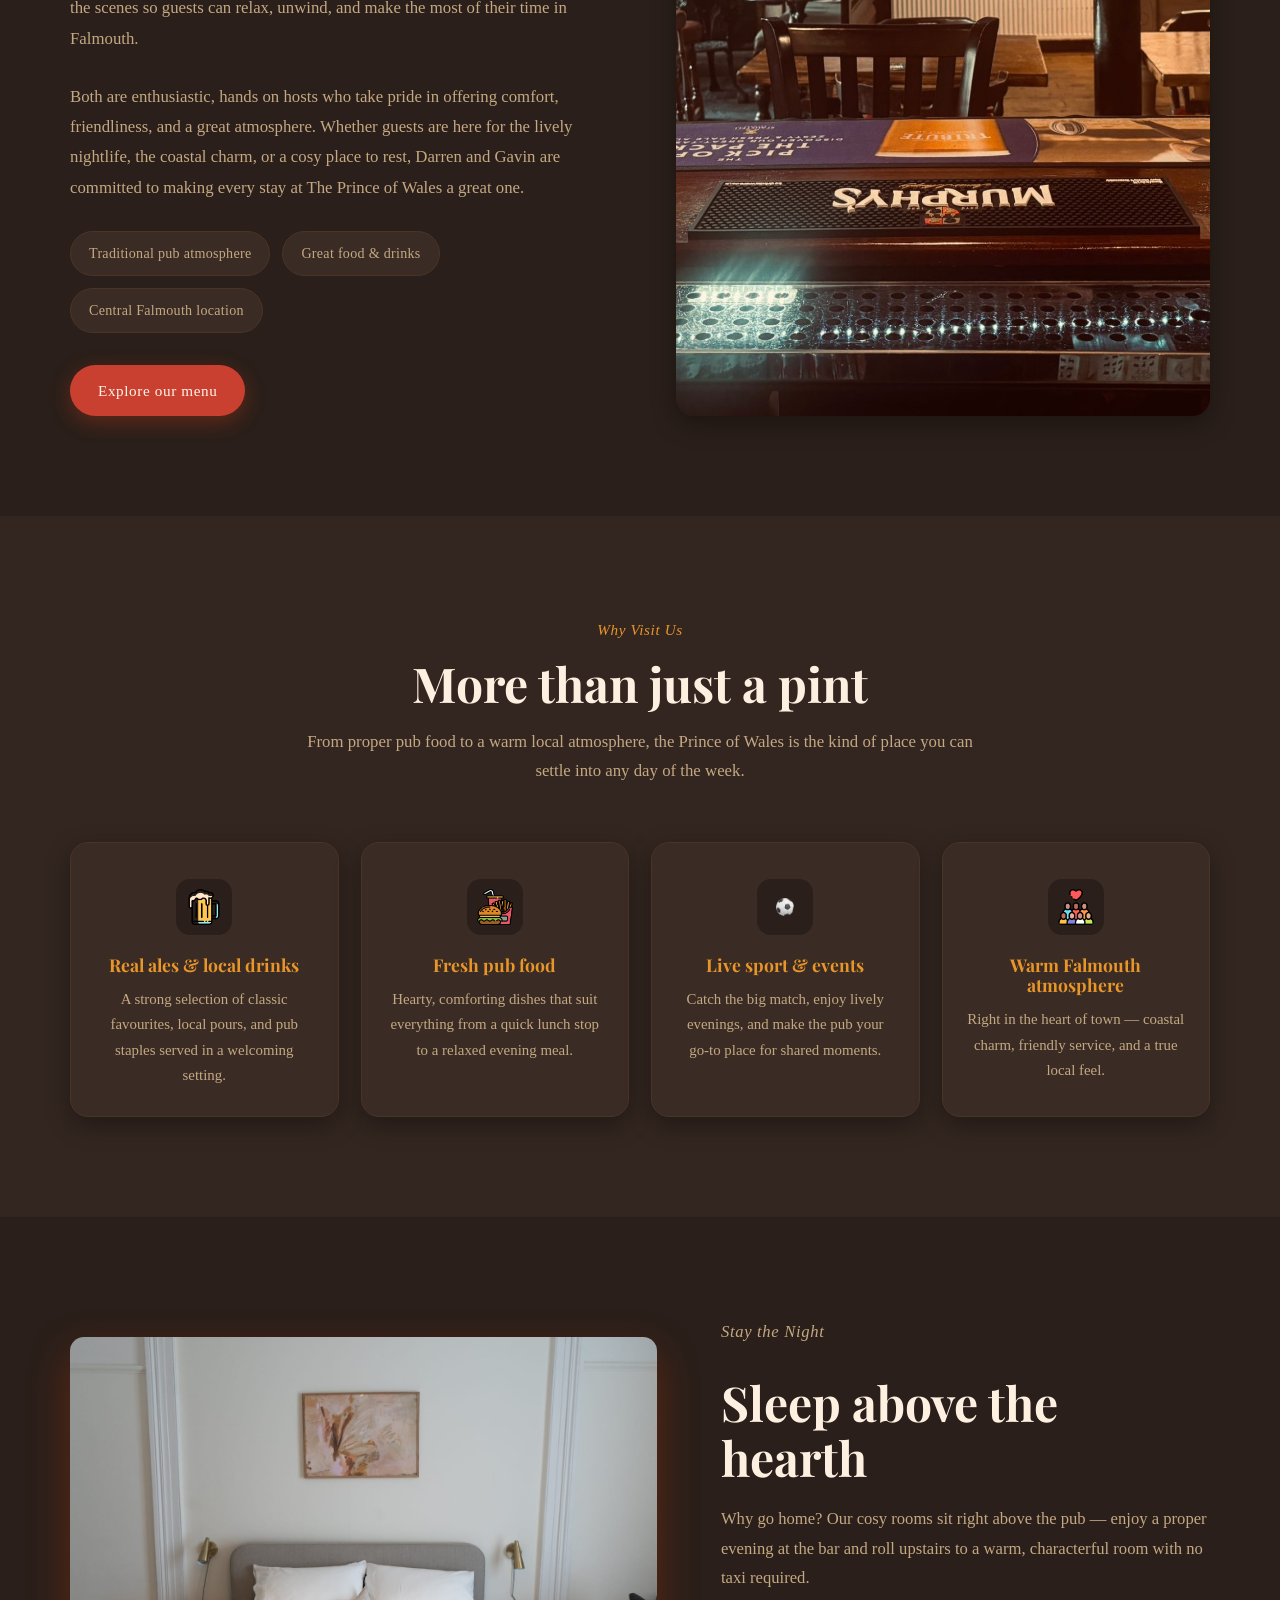
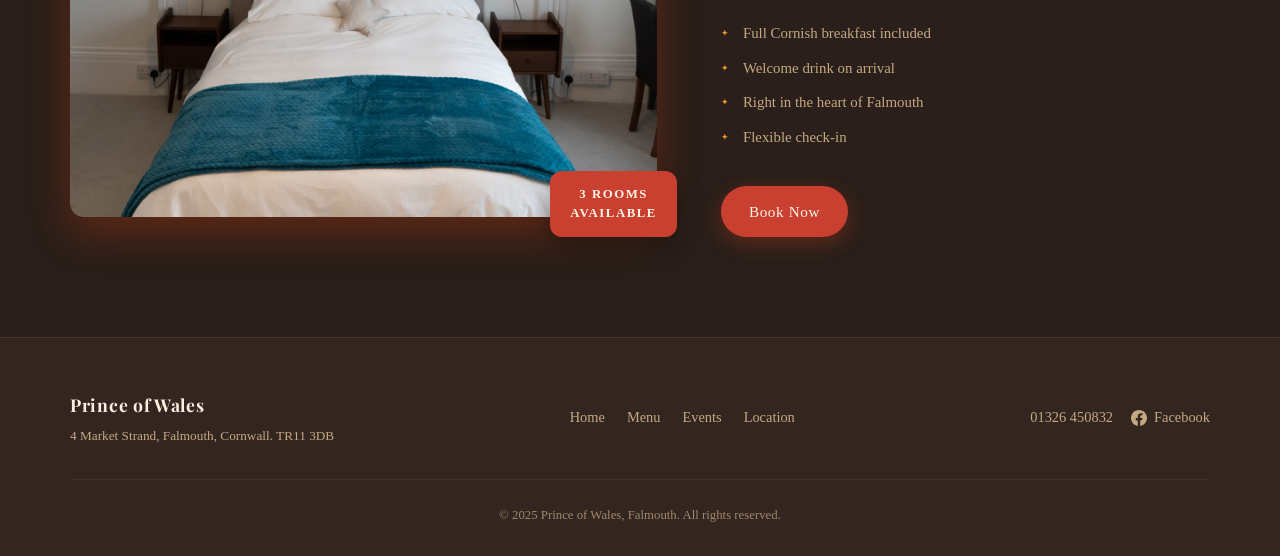
==== commit 2d6cf9d1: "Fix HTML structure and update booking link" ====
--- a/index.html
+++ b/index.html
@@ -138,16 +138,15 @@
               evening at the bar and roll upstairs to a warm, characterful room with
               no taxi required.
             </p>
-            <a href="https://booking.princeofwalesfalmouth.co.uk" class="button room-btn">Book Now</a>
+            
             <div class="stay-teaser-perks">
               <span>Full Cornish breakfast included</span>
               <span>Welcome drink on arrival</span>
               <span>Right in the heart of Falmouth</span>
               <span>Flexible check-in</span>
-            <!--</div>
-            <a href="booking.html" class="button">Explore Rooms</a>
+            </div>
+            <a href="https://booking.princeofwalesfalmouth.co.uk" class="button room-btn">Book Now</a>
           </div>
-        -->
         </div>
       </div>
     </section>
